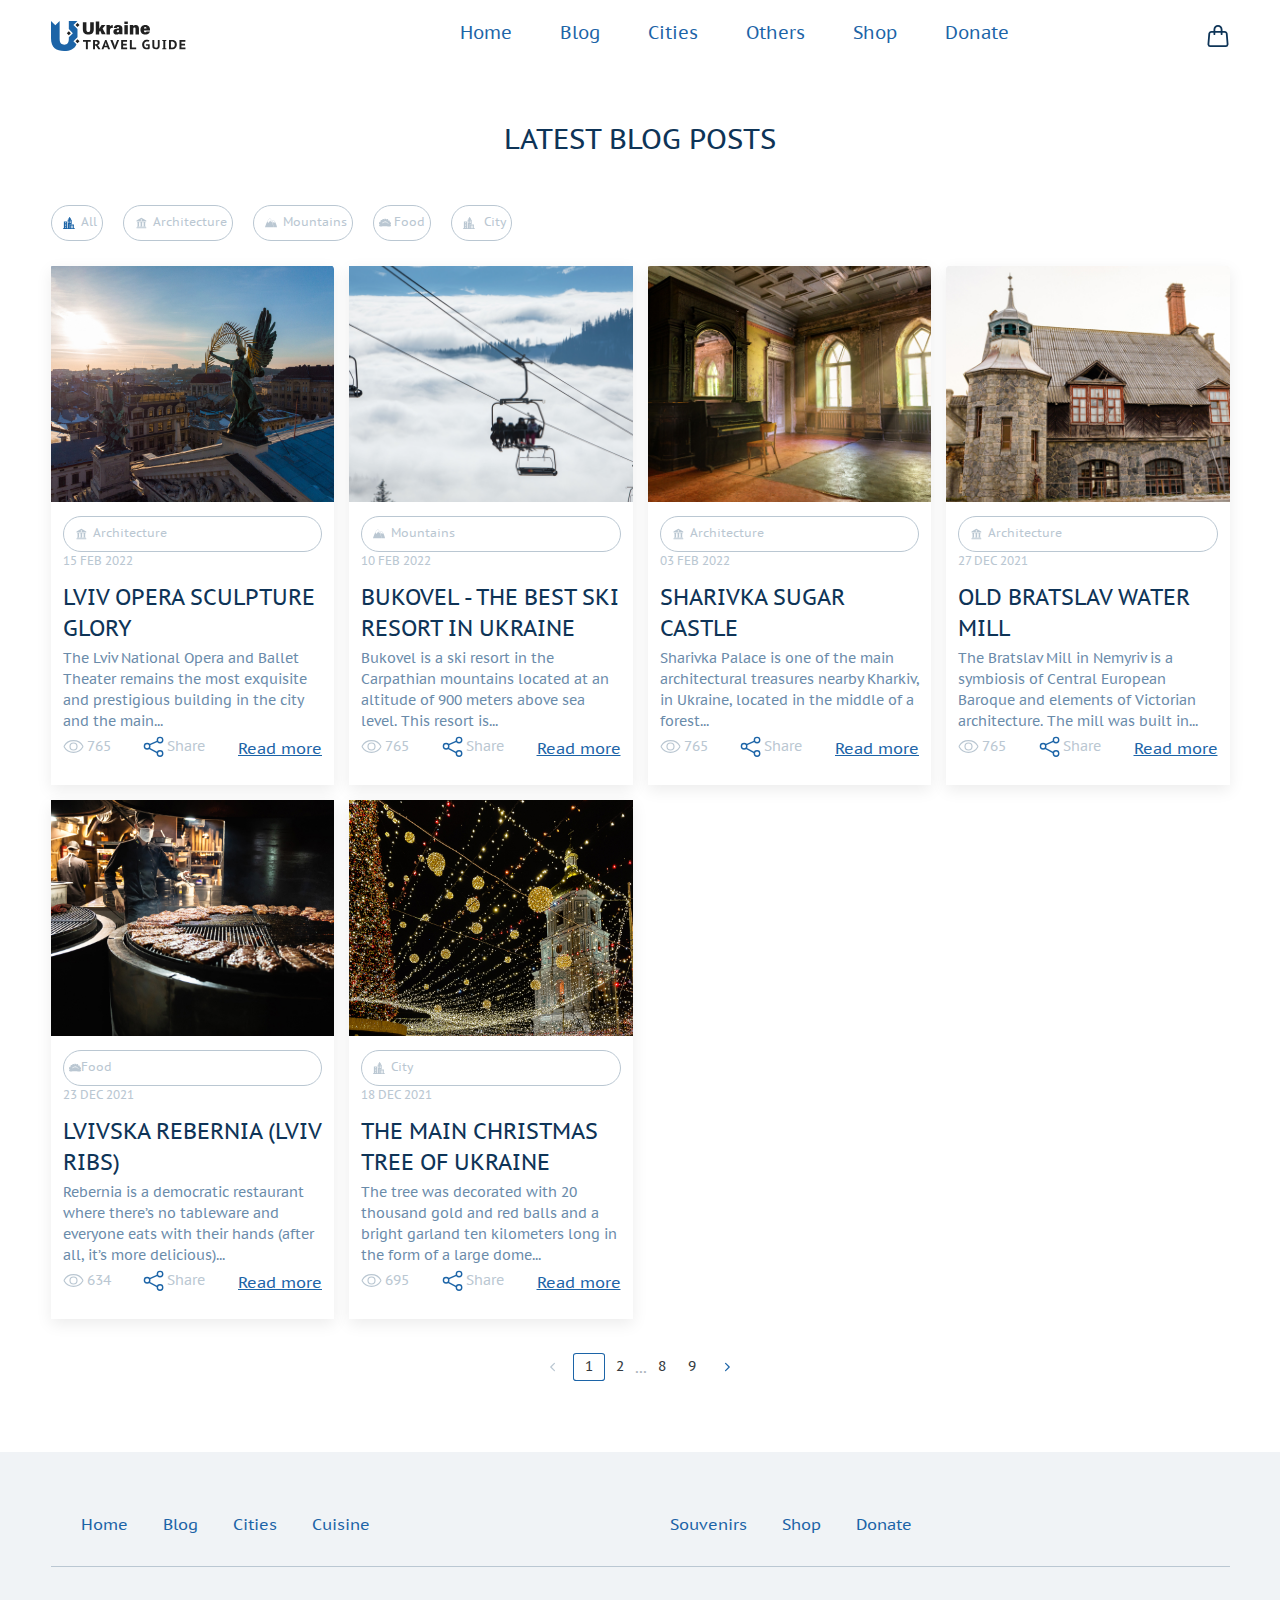
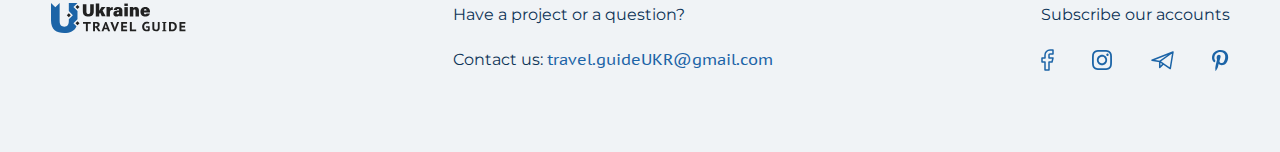
==== blog.html @ ad3b07dc "blog__filters" ====
<!DOCTYPE html>
<html lang="en">
<head>
          <meta charset="UTF-8">
          <meta http-equiv="X-UA-Compatible" content="IE=edge">
          <meta name="viewport" content="width=device-width, initial-scale=1.0">
          <title>Blog</title>
          <link rel="preconnect" href="https://fonts.gstatic.com" crossorigin>
          <link href="https://fonts.googleapis.com/css2?family=Inter:wght@400;700&family=Lato:wght@400;700&family=Montserrat:wght@400;500;600;700&family=Noto+Sans:wght@400;700&family=Open+Sans:wght@400;700&family=PT+Sans+Caption&family=Poppins:wght@400;700&family=Roboto:wght@700&display=swap" rel="stylesheet">
          <link href="https://fonts.googleapis.com/css2?family=Inter:wght@400;700&family=Lato:wght@400;700&family=Montserrat:wght@400;500;600;700&family=Noto+Sans:wght@400;700&family=Open+Sans:wght@400;700&family=Poppins:wght@400;700&family=Roboto:wght@400;700&display=swap" rel="stylesheet">
          <link href="https://cdnjs.cloudflare.com/ajax/libs/font-awesome/4.7.0/css/font-awesome.min.css" rel="stylesheet"/>
          <link rel="stylesheet" href="./style.css/css/uikit.css">
          <script src="./js/uikit.js"></script>
          <script src="./js/uikit.min.js"></script>  
          <link rel="stylesheet" href="./style.css/blog.css">
          <link rel="stylesheet"  href="https://cdn.jsdelivr.net/npm/swiper@8/swiper-bundle.min.css"/>
        <script src="https://cdn.jsdelivr.net/npm/swiper@8/swiper-bundle.min.js"></script>
 
</head>
<body>
<div class="page-wrapper">
                    <header class="header">
                        <!-- <img src="./img/home.jpg" alt=""> -->
                               <div class="container header__containe">
                                        <div>
                                                <a href="./index.html" class="header__logo">
                                                  <img src="./img/logo1.svg" alt="logo1">
                                                </a>
                                            </div>
                                            <nav class="header__nav">
                                                <input class="gam-btn-input" id="m1" type="checkbox">
                                                <label class="gam-btn" for="m1">
                                                    <div class="header__gam-btn">
                                                        <div class="header__gam-line"></div>
                                                        <div class="header__gam-line"></div>
                                                        <div class="header__gam-line"></div>
                                                    </div>
                                                </label> 
                                                 
                                                <ul class="header__menu" id="header__menu">
                                                    
                                                    <li class="header__menu-item">
                                                        <a href="./index.html" class="header__link header__link">Home</a>
                                                    </li>
                                                    <li class="header__menu-item" class="header__link">
                                                        <a href="./blog.html" class="header__link">Blog</a>
                                                    </li>
                                                    <li class="header__menu-item">
                                                        <a href="#" class="header__link">Cities</a>
                                                    </li>
                                                    <li class="header__menu-item">
                                                        <a href="#" class="header__link">Others</a>
                                                    </li>
                                                    <li class="header__menu-item">
                                                        <a href="#" class="header__link">Shop</a>
                                                    </li>
                                                    <li class="header__menu-item">
                                                            <a href="#" class="header__link">Donate</a>
                                                        </li>
                                                </ul> 
                                                
                                            </nav> 
                                            <div >
                                                <a href=""><img class="header__mag" src="./img/shop1.svg" alt="shop">
                                                </a> </div>
                                                 
                               </div>
                    </header>
 
                    <section class=" box container">
                              <h2 class="box__title">LATEST BLOG POSTS</h2>
<!-- 
                              <div class="swiper mySwiper"> -->
                                        <div class=" wrapper">
                                            <div class=" box__item3 book">
                                                <div class="box__arch"><img src="./img/filter.svg" alt="arch">All</div>          
                                                </div>
                                                  <div class=" box__item3 book">
                                                            <div class="box__arch"><img src="./img/arch.svg" alt="arch">Architecture</div>
                                                  </div>
                                        <div class=" box__item3 book">
                                                  <div class="box__arch"><img src="./img/mount.svg" alt="arch">Mountains</div>          
                                                  </div>
                                                  
                                                  <div class=" box__item3 book">
                                                    <div class="box__arch"><img src="./img/food.svg" alt="arch"> Food</div>          
                                                    </div>
                                                   
                                                    <div class=" box__item3 book">
                                                        <div class="box__arch"><img src="./img/city.svg" alt="arch"> City</div>          
                                                        </div>
            
                                          
                                                       
                                        </div> 
                                   

                              <div class="uk-child-width-1-4@m uk-grid-small uk-grid-match" uk-grid>
                                  <div>
                                      <div class="uk-card uk-card-default">
                                        <div class="box__img uk-cover-container">
                                            <canvas width="300" height="250"></canvas>
                                            <img  src="./img/img.jpg" alt="" uk-cover>
                                        </div>
                                          <div class="box__item1 ">
                                          <div class="box__item3">
                                              <div class="box__arch"><img src="./img/arch.svg" alt="arch">Architecture</div>
                                              <p class="box__p">15 FEB 2022</p>
                                    </div>
                                    <h3 class="box__item--title uk-card-title">Lviv opera 
                                      sculpture glory</h3>
                                    <p class="box__item--text">The Lviv National Opera and Ballet Theater remains the most exquisite and prestigious building in the city and the main...</p>
                                    <div class="box__item2">
                                      <div class="box__item2--box">
                                          <img class="box__item2--img" src="./img/Eye.svg" alt="eye">
                                          <p class="box__item2--p">765</p>
                                      </div>
                                      <div class="box__item2--box1">
                                          <img class="box__item2--img" src="./img/Share.svg" alt="eye">
                                          <p class="box__item2--share">Share</p>
                                      </div>
                                      <a href="" class="box__more">Read more</a>
                                    </div>
                                  </div>
                                      </div>
                                  </div>
                                  <div>
                                      <div class="uk-card uk-card-default">
                                          <div class="uk-img">
                                            <div class="box__img uk-cover-container">
                                                <canvas width="300" height="250"></canvas>
                                                <img  src="./img/img1.1.jpg" alt="" uk-cover>
                                            </div>
                                          </div>
                                          <div class="box__item1 ">
                                         
                                          <div class="box__item3">
                                              <div class="box__arch"><img src="./img/mount.svg" alt="arch">Mountains</div>
                                              <p class="box__p">10 FEB 2022</p>
                                    </div>
                                    <h3 class="box__item--title uk-card-title">Bukovel - the best ski resort in ukraine</h3>
                                    <p class="box__item--text">Bukovel is a ski resort in the Carpathian mountains located at an altitude of 900 meters above sea level. This resort is...</p>
                                    <div class="box__item2">
                                      <div class="box__item2--box">
                                          <img class="box__item2--img" src="./img/Eye.svg" alt="eye">
                                          <p class="box__item2--p">765</p>
                                      </div>
                                      <div class="box__item2--box1">
                                          <img class="box__item2--img"  src="./img/Share.svg" alt="eye">
                                          <p class="box__item2--share">Share</p>
                                      </div>
                                      <a href="" class="box__more">Read more</a>
                                    </div>
                                    </div>
                                      </div>
                                  </div>
                                  <div>
                                      <div class="uk-card uk-card-default ">
                                        <div class="box__img uk-cover-container">
                                            <canvas width="300" height="250"></canvas>
                                            <img  src="./img/img2.jpg" alt="" uk-cover>
                                        </div>
                                          <div class="box__item1 ">
                                          
                                          <div class="box__item3">
                                              <div class="box__arch"><img src="./img/arch.svg" alt="arch">Architecture</div>
                                              <p class="box__p">03 FEB 2022</p>
                                    </div>
                                    <h3 class="box__item--title uk-card-title">Sharivka 
                                      Sugar castle</h3>
                                    <p class="box__item--text">Sharivka Palace is one of the main architectural treasures nearby Kharkiv, in Ukraine, located in the middle of a forest... </p>
                                    <div class="box__item2">
                                      <div class="box__item2--box">
                                          <img class="box__item2--img" src="./img/Eye.svg" alt="eye">
                                          <p class="box__item2--p">765</p>
                                      </div>
                                      <div class="box__item2--box1">
                                          <img class="box__item2--img"  src="./img/Share.svg" alt="eye">
                                          <p class="box__item2--share">Share</p>
                                      </div>
                                      <a href="" class="box__more">Read more</a>
                                    </div>
                                      </div>
                                  </div>
                                  </div>
                                  <div>
                                      <div class="uk-card uk-card-default ">
                                        <div class="box__img uk-cover-container">
                                            <canvas width="300" height="250"></canvas>
                                            <img  src="./img/img3.jpg" alt="" uk-cover>
                                        </div>
                                          <div class="box__item1 ">
                                          
                                          <div class="box__item3">
                                              <div class="box__arch"><img src="./img/arch.svg" alt="arch">Architecture</div>
                                              <p class="box__p">27 DEC 2021</p>
                                    </div>
                                    <h3 class="box__item--title uk-card-title">Old Bratslav
                                      water mill</h3>
                                    <p class="box__item--text">The Bratslav Mill in Nemyriv is a symbiosis of Central European Baroque and elements of Victorian architecture. The mill was built in...</p>
                                    <div class="box__item2">
                                      <div class="box__item2--box">
                                          <img class="box__item2--img" src="./img/Eye.svg" alt="eye">
                                          <p class="box__item2--p">765</p>
                                      </div>
                                      <div class="box__item2--box1">
                                          <img class="box__item2--img"  src="./img/Share.svg" alt="eye">
                                          <p class="box__item2--share">Share</p>
                                      </div>
                                      <a href="" class="box__more">Read more</a>
                                    </div>
                                      </div>
                                  </div>
                                  </div>
                                  <div>
                                    <div class="uk-card uk-card-default ">
                                      <div class="box__img uk-cover-container">
                                          <canvas width="300" height="250"></canvas>
                                          <img  src="./img/img4.jpg" alt="" uk-cover>
                                      </div>
                                        <div class="box__item1 ">
                                        
                                        <div class="box__item3">
                                            <div class="box__arch"><img src="./img/food.svg" alt="arch">Food</div>
                                            <p class="box__p">23 DEC 2021</p>
                                  </div>
                                  <h3 class="box__item--title uk-card-title">Lvivska rebernia (Lviv Ribs)</h3>
                                  <p class="box__item--text">Rebernia is a democratic restaurant where there’s no tableware and everyone eats with their hands (after all, it’s more delicious)... </p>
                                  <div class="box__item2">
                                    <div class="box__item2--box">
                                        <img class="box__item2--img" src="./img/Eye.svg" alt="eye">
                                        <p class="box__item2--p">634</p>
                                    </div>
                                    <div class="box__item2--box1">
                                        <img class="box__item2--img"  src="./img/Share.svg" alt="eye">
                                        <p class="box__item2--share">Share</p>
                                    </div>
                                    <a href="" class="box__more">Read more</a>
                                  </div>
                                    </div>
                                </div>
                                </div>
                                <div>
                                    <div class="uk-card uk-card-default ">
                                      <div class="box__img uk-cover-container">
                                          <canvas width="300" height="250"></canvas>
                                          <img  src="./img/img5.jpg" alt="" uk-cover>
                                      </div>
                                        <div class="box__item1 ">
                                        
                                        <div class="box__item3">
                                            <div class="box__arch"><img src="./img/city.svg" alt="arch">City</div>
                                            <p class="box__p">18 DEC 2021</p>
                                  </div>
                                  <h3 class="box__item--title uk-card-title">The main Christmas tree of Ukraine </h3>
                                  <p class="box__item--text">The tree was decorated with 20 thousand gold and red balls and a bright garland ten kilometers long in the form of a large dome...</p>
                                  <div class="box__item2">
                                    <div class="box__item2--box">
                                        <img class="box__item2--img" src="./img/Eye.svg" alt="eye">
                                        <p class="box__item2--p">695</p>
                                    </div>
                                    <div class="box__item2--box1">
                                        <img class="box__item2--img"  src="./img/Share.svg" alt="eye">
                                        <p class="box__item2--share">Share</p>
                                    </div>
                                    <a href="" class="box__more">Read more</a>
                                  </div>
                                    </div>
                                </div>
                                </div>
                              
                          
                                  
                          </div>
                    
                          </section> 
                          <div class="container1">
                              <div class="btn">
                                        <svg width="6" height="10" viewBox="0 0 6 10" fill="none" xmlns="http://www.w3.org/2000/svg">
                                                  <path d="M4.41162 1.38242L0.793974 5.00006L4.41162 8.61771" stroke="#BAC7D2" stroke-width="1.20588" stroke-linecap="round" stroke-linejoin="round"/>
                                                  </svg>
                                        </div>
                        
                              <div class="link-container">
                                <a href="#" class="page--link page--link--current">1</a>
                                <a href="#" class="page--link">2</a>
                                <span>...</span>
                                <a href="#" class="page--link">8</a>
                                <a href="#" class="page--link">9</a>
                              </div>
                        
                             <div class="btn">
                                        <svg width="6" height="10" viewBox="0 0 6 10" fill="none" xmlns="http://www.w3.org/2000/svg">
                                                  <path d="M1.58838 1.38242L5.20603 5.00006L1.58838 8.61771" stroke="#1C64A7" stroke-width="1.20588" stroke-linecap="round" stroke-linejoin="round"/>
                                                  </svg>
                                        </div>
                            </div>


<footer class="footer">
                              <div class="container">
                              <div class="footer__box ">
                                <div class="uk-grid-collapse uk-child-width-1-2 uk-child-width-1-1@s uk-grid-row-medium footer__box-item" uk-grid>
                                    <div class="uk-grid-column-medium footer__box-item1 uk-margin-remove-left" >
                                        <a href="./index.html" class="footer__link ">Home</a>
                                        <a href="./page/about.html" class="footer__link">Blog</a>
                                        <a href="./page/works.html" class="footer__link">Cities</a>
                                        <a href="./page/blog.html" class="footer__link">Cuisine</a>
                                    </div>
                                    <div class="uk-grid-column-medium footer__box-item2 uk-margin-remove-left">
                                        <a href="./page/contacts.html" class="footer__link">Souvenirs</a>
                                        <a href="./page/contacts.html" class="footer__link">Shop</a>
                                        <a href="./page/contacts.html" class="footer__link">Donate</a>
                                    </div>
                        
                                </div>
                              <!-- <ul class="footer__menu"> 
                                <div class="footer__menu-item1">                          
                                  <li class="footer__menu-item">
                                      <a href="./index.html" class="footer__link">Home</a>
                                  </li>
                                  <li class="footer__menu-item">
                                      <a href="./blog.html" class="footer__link">Blog</a>
                                  </li>
                                  <li class="footer__menu-item">
                                      <a href="#" class="footer__link">Cities</a>
                                  </li>
                                  <li class="footer__menu-item">
                                      <a href="#" class="footer__link">Cuisine</a>
                                  </li></div> 
                                 <div class="footer__menu-item1"> <li class="footer__menu-item">
                                      <a href="#" class="footer__link">Souvenirs</a>
                                  </li>
                                  <li class="footer__menu-item">
                                      <a href="#" class="footer__link">Shop</a>
                                  </li>
                                  <li class="footer__menu-item">
                                          <a href="#" class="footer__link">Donate</a>
                                      </li></div>
                              </ul>  -->
                          </div>
                       




                          <div class="footer__item">
                              <div class="footer__item1">
                                  <a href="./index.html" class="footer__logo">
                                      <svg width="135" height="30" viewBox="0 0 135 30" fill="none" xmlns="http://www.w3.org/2000/svg">
                                          <path d="M26.4816 16.1757V8.08876L22.4363 4.04526L26.4816 0.00176841H17.8182V8.08876L21.8564 12.1376L17.8129 16.181V18.1117C17.8129 22.0492 16.1669 23.7694 13.3345 23.7694C10.7178 23.7694 8.64038 22.325 8.64038 18.1117V0L4.32108 4.31931L0 0V17.279C0 26.8511 5.41018 30 13.1878 30C18.8455 30 23.5325 28.3062 25.4933 23.2815L22.4363 20.2263L26.4816 16.1757Z" fill="#1C64A7"/>
                                          <path d="M26.4803 2.04272L24.4766 4.04712L26.481 6.05082L28.4847 4.04642L26.4803 2.04272Z" fill="#212121"/>
                                          <path d="M17.8103 10.1295L15.8062 12.1335L17.8103 14.1376L19.8143 12.1335L17.8103 10.1295Z" fill="#212121"/>
                                          <path d="M26.4811 18.217L24.4774 20.2214L26.4818 22.2251L28.4855 20.2207L26.4811 18.217Z" fill="#212121"/>
                                          <path d="M42.7917 1.19336H39.2061V8.67922C39.2061 10.3076 38.5254 11.0219 37.355 11.0219C36.273 11.0219 35.4102 10.4243 35.4102 8.67922V1.19336H31.8387V8.33799C31.8387 12.2948 34.0753 13.5961 37.2914 13.5961C40.3943 13.5961 42.7882 12.3585 42.7882 8.32031L42.7917 1.19336Z" fill="#212121"/>
                                          <path d="M48.2319 10.7231L49.2008 9.74542C49.2503 9.92223 50.8185 13.1277 50.8928 13.3699H54.763C54.4589 12.6998 51.9041 8.26381 51.5929 7.57428L54.5226 4.10186H50.6506C49.6622 5.49507 48.78 6.75391 48.2319 7.63793V0.562256H44.7807V13.3752H48.2284L48.2319 10.7231Z" fill="#212121"/>
                                          <path d="M55.4986 13.3751H58.9462V9.56143C58.9462 7.39028 59.8303 6.94474 61.7751 7.02783V3.8772C60.1839 3.88957 59.2839 4.71878 58.9268 5.6081C58.9268 5.20145 58.8844 4.38993 58.8437 4.10174H55.4756C55.4933 4.92564 55.4986 5.86977 55.4986 6.75379V13.3751Z" fill="#212121"/>
                                          <path d="M71.3862 10.6206V7.29488C71.3862 5.06009 70.1485 3.88788 67.1164 3.87727C63.8225 3.8649 62.9031 5.38541 62.7811 6.9342H65.9636C66.0449 6.33484 66.25 5.9777 67.0244 5.9777C67.8572 5.9777 68.0676 6.41263 68.0676 7.00669V7.51942H66.9342C64.1054 7.51942 62.3568 8.46002 62.3568 10.64C62.3568 12.2896 63.4795 13.5944 65.5587 13.5944C67.0509 13.5944 67.7316 13.0905 68.1736 12.5141C68.1897 12.8038 68.2377 13.0908 68.3169 13.3698H71.4993C71.4149 12.4559 71.3772 11.5383 71.3862 10.6206ZM68.0711 9.54205C68.0711 10.5392 67.9067 11.3401 66.738 11.3401C66.052 11.3401 65.7302 10.9017 65.7302 10.3571C65.7302 9.67289 66.1192 9.2574 67.3073 9.2574H68.0711V9.54205Z" fill="#212121"/>
                                          <path d="M76.8211 4.10181H73.3734V13.3698H76.8211V4.10181Z" fill="#212121"/>
                                          <path d="M76.8211 0.562256H73.3734V2.96501H76.8211V0.562256Z" fill="#212121"/>
                                          <path d="M84.9151 3.8772C83.4035 3.8772 82.6362 4.58441 82.279 5.11482C82.2633 4.77243 82.2279 4.43122 82.1729 4.0929H78.8137C78.8313 4.82663 78.8366 5.68413 78.8366 6.49566V13.3751H82.2843V8.08335C82.2843 6.78385 82.7369 6.40372 83.4565 6.40372C84.2504 6.40372 84.5085 6.90584 84.5085 7.7987V13.3751H87.9491V7.39912C87.942 5.13073 86.7698 3.8772 84.9151 3.8772Z" fill="#212121"/>
                                          <path d="M94.3017 3.8772C90.9283 3.8772 89.4502 6.02182 89.4502 8.81532C89.4502 11.2375 90.7373 13.589 94.238 13.589C97.5177 13.589 98.5697 11.6795 98.9056 10.4472H95.5234C95.3466 10.9352 95.115 11.2817 94.2981 11.2817C93.2815 11.2817 92.9226 10.3464 92.9226 9.41291H98.9534C98.9807 9.14803 98.9924 8.88178 98.9887 8.61553C98.9887 6.30294 97.8926 3.8772 94.3017 3.8772ZM92.9562 7.61836C93.0128 6.69898 93.3682 6.02713 94.2893 6.02713C95.2759 6.02713 95.5269 6.75909 95.5358 7.61836H92.9562Z" fill="#212121"/>
                                          <path d="M31.9997 20.7284H34.9028V28.186H36.8388V20.7284H39.7437V19.0276H31.9997V20.7284Z" fill="#212121"/>
                                          <path d="M46.5612 24.3122C47.1706 24.1675 47.7125 23.8195 48.0977 23.3257C48.4855 22.7885 48.6816 22.1365 48.6546 21.4745C48.6709 21.0303 48.5572 20.591 48.3275 20.2104C48.1128 19.8789 47.8178 19.6071 47.47 19.4201C47.0934 19.2201 46.6867 19.0828 46.266 19.0134C45.8146 18.9355 45.3573 18.8964 44.8993 18.8967C44.6977 18.8967 44.4785 18.8967 44.238 18.9091C43.9976 18.9215 43.7518 18.9321 43.499 18.948C43.2462 18.9639 42.9951 18.9904 42.7476 19.0205C42.5001 19.0505 42.2684 19.0841 42.0598 19.1195V28.186H43.9958V24.4837L45.016 24.6393L47.2932 28.186H49.5439L47.2561 24.7189L46.5612 24.3122ZM46.1228 22.8607C45.7281 23.0896 45.2754 23.1989 44.8197 23.1754H43.9958V20.6489C44.1449 20.6198 44.2965 20.605 44.4484 20.6047C44.6358 20.6047 44.8286 20.6047 45.0301 20.6047C45.44 20.5787 45.8475 20.684 46.1935 20.9052C46.3292 21.0074 46.4374 21.1416 46.5083 21.2959C46.5793 21.4502 46.6109 21.6197 46.6001 21.7892C46.6001 22.2949 46.441 22.652 46.1228 22.8607Z" fill="#212121"/>
                                          <path d="M54.0966 18.9622L50.5128 28.186H52.4488L53.1949 26.2412H56.2818L57.0669 28.186H59.1213L55.5234 18.9622H54.0966ZM53.7306 24.7047L54.4236 22.8076L54.7384 21.3437H54.8038L55.1167 22.7953L55.8239 24.7047H53.7306Z" fill="#212121"/>
                                          <path d="M64.185 24.2999L63.8968 25.8699H63.8314L63.5697 24.3122L61.5665 19.0276H59.3176L63.0463 28.2514H64.4325L68.1348 19.0276H66.0944L64.185 24.2999Z" fill="#212121"/>
                                          <path d="M72.0987 24.4183H75.6984V22.7175H72.0987V20.7284H76.0644V19.0276H70.1627V28.186H76.1298V26.4852H72.0987V24.4183Z" fill="#212121"/>
                                          <path d="M80.8133 19.0276H78.8773V28.186H85.1821V26.4852H80.8133V19.0276Z" fill="#212121"/>
                                          <path d="M94.9434 24.5492L97.1145 24.7578V26.349C96.93 26.471 96.7234 26.5556 96.5063 26.5983C96.2741 26.6497 96.037 26.6758 95.7991 26.6761C95.4596 26.6756 95.1227 26.6158 94.8037 26.4993C94.4884 26.3851 94.204 26.1993 93.9727 25.9565C93.7185 25.6841 93.5245 25.3612 93.4034 25.0089C93.255 24.5616 93.1845 24.0921 93.1948 23.6209C93.1841 23.1376 93.2547 22.6559 93.4034 22.1959C93.5231 21.8358 93.7246 21.5084 93.9922 21.2394C94.2415 20.9962 94.5443 20.8145 94.8762 20.709C95.2401 20.5957 95.6196 20.5402 96.0007 20.5446C96.3736 20.539 96.7462 20.5656 97.1145 20.6241C97.385 20.6689 97.6516 20.7345 97.9119 20.8204L98.3186 19.2097C97.9853 19.1097 97.6464 19.0294 97.3037 18.9692C96.8096 18.8804 96.3082 18.8383 95.8062 18.8437C95.2449 18.8455 94.6871 18.9313 94.1513 19.0983C93.5989 19.2685 93.087 19.5494 92.6467 19.924C92.1775 20.3297 91.8043 20.8345 91.5541 21.4021C91.2568 22.0981 91.1139 22.8503 91.135 23.6068C91.1213 24.3372 91.2412 25.064 91.4887 25.7514C91.6924 26.3118 92.0192 26.8193 92.4452 27.2366C92.8504 27.625 93.3372 27.918 93.8702 28.0941C94.4377 28.2809 95.032 28.3735 95.6294 28.3681C95.9054 28.3675 96.1811 28.3504 96.4551 28.3168C96.731 28.282 97.004 28.227 97.2719 28.1524C97.5316 28.0814 97.7852 27.9897 98.0304 27.8784C98.2658 27.7717 98.4877 27.6376 98.6916 27.4788V23.3717H94.9434V24.5492Z" fill="#212121"/>
                                          <path d="M106.823 24.7702C106.823 25.4338 106.683 25.9118 106.404 26.2041C106.125 26.4964 105.697 26.6402 105.122 26.6355C104.519 26.6355 104.061 26.4976 103.761 26.2218C103.46 25.946 103.303 25.4615 103.303 24.7632V19.033H101.358V25.1291C101.358 26.2029 101.681 27.0074 102.327 27.5425C102.973 28.0776 103.91 28.3464 105.14 28.3487C105.619 28.3527 106.096 28.2842 106.554 28.1454C106.966 28.0214 107.345 27.809 107.666 27.5231C107.988 27.2279 108.235 26.8607 108.388 26.4516C108.567 25.9567 108.654 25.4328 108.642 24.9064V19.033H106.823V24.7702Z" fill="#212121"/>
                                          <path d="M111.284 20.0743H112.33V27.1393H111.284V28.186H115.313V27.1393H114.266V20.0743H115.313V19.0276H111.284V20.0743Z" fill="#212121"/>
                                          <path d="M124.661 20.2052C124.23 19.7735 123.707 19.4447 123.131 19.2434C122.41 18.994 121.65 18.8742 120.888 18.8898C120.686 18.8898 120.46 18.8898 120.207 18.8898C119.954 18.8898 119.694 18.9004 119.427 18.9092C119.16 18.9181 118.897 18.9304 118.656 18.9481C118.416 18.9658 118.188 18.987 117.995 19.0135V28.1843C118.117 28.202 118.299 28.2179 118.538 28.2303C118.777 28.2427 119.036 28.2568 119.31 28.2692C119.585 28.2816 119.851 28.2939 120.108 28.3028C120.364 28.3116 120.568 28.3152 120.716 28.3152C121.53 28.3439 122.342 28.2111 123.105 27.9244C123.702 27.6866 124.239 27.3174 124.675 26.8441C125.072 26.401 125.369 25.8768 125.545 25.3077C125.724 24.7312 125.814 24.131 125.813 23.5273C125.819 22.898 125.727 22.2716 125.539 21.6709C125.364 21.1206 125.063 20.6188 124.661 20.2052ZM123.621 24.6907C123.54 25.0452 123.386 25.3792 123.17 25.6719C122.942 25.9716 122.643 26.2098 122.3 26.365C121.863 26.557 121.389 26.6494 120.912 26.6355H120.711L120.423 26.6214L120.134 26.609C120.066 26.6067 119.998 26.6002 119.931 26.5896V20.649C120.092 20.628 120.253 20.6173 120.415 20.6171C120.626 20.6171 120.829 20.6171 121.031 20.6171C121.496 20.5985 121.959 20.6951 122.378 20.8983C122.706 21.0666 122.99 21.3086 123.209 21.6055C123.413 21.8923 123.558 22.2168 123.635 22.5602C123.711 22.8909 123.75 23.2288 123.752 23.568C123.751 23.946 123.707 24.3227 123.621 24.6907Z" fill="#212121"/>
                                          <path d="M130.424 26.4852V24.4183H134.022V22.7175H130.424V20.7284H134.388V19.0276H128.488V28.186H134.454V26.4852H130.424Z" fill="#212121"/>
                                          </svg>
                                      
                                  </a>
                              </div>
                          <div class="footer__item2">
                          <p class="footer__item2--p">Have a project or a question? </p>
                          <p class="footer__item2--contact">Contact us: <a class="footer__link" href="travel.guideUKR@gmail.com">travel.guideUKR@gmail.com</a></p>
                          </div>
                          
                          <div class="footer__item3">
                              <p class="footer__item3--p">Subscribe our accounts</p>
                          <div class="footer__item3--social">
                              <a href="#" class="footer__item3--img"><img src="./img/f.svg" alt="facebook"></a>
                              <a href="#" class="footer__item3--img"><img src="./img/i.svg" alt="instagram"></a>
                              <a href="#" class="footer__item3--img"><img src="./img/t.svg" alt="telegram"></a>
                              <a href="#" class="footer__item3--img"><img src="./img/p.svg" alt="pinterest"></a>
                          </div>
                          
                          </div>
                          </div>
                          
                          
                          </div>   
                          </footer>


</div>
          



<script src="https://cdn.jsdelivr.net/npm/swiper/swiper-bundle.min.js"></script>

<!-- Initialize Swiper -->
<!-- <script>
  var swiper = new Swiper(".mySwiper", {
    // slidesPerView: 5,
    spaceBetween: 0,
    grabCursor: true,
    centeredSlides: true,
    loop: true,
    loopFillGroupWithBlank: true,
    freeMode: true,
    pagination: {
        // el: ".swiper-pagination",
      clickable: true,
    },
    breakpoints: {
          375: {
            slidesPerView: 3,
            spaceBetween: 0,
          },
          991: {
            slidesPerView: 4,
            spaceBetween: 40,
          },
          1024: {
            slidesPerView: 5,
            spaceBetween: 50,
          },
        }
  });
</script> -->
<script>
    const slider = document.querySelector(".wrapper");
      const preventClick = (e) => {
        e.preventDefault();
        e.stopImmediatePropagation();
      }
      let isDown = false;
      var isDragged = false;
      let startX;
      let scrollLeft;

      slider.addEventListener("mousedown", e => {
        isDown = true;
        slider.classList.add("active");
        startX = e.pageX - slider.offsetLeft;
        scrollLeft = slider.scrollLeft;
      });

      slider.addEventListener("mouseleave", () => {
        isDown = false;
        slider.classList.remove("active");
      });

      slider.addEventListener("mouseup", e => {
        isDown = false;
        const elements = document.getElementsByClassName("book");
        if(isDragged){
            for(let i = 0; i<elements.length; i++){
                  elements[i].addEventListener("click", preventClick);
            }
        }else{
            for(let i = 0; i<elements.length; i++){
                  elements[i].removeEventListener("click", preventClick);
            }
        }
        slider.classList.remove("active");
        isDragged = false;
      });

      slider.addEventListener("mousemove", e => {
        if (!isDown) return;
        isDragged =  true;
        e.preventDefault();
        const x = e.pageX - slider.offsetLeft;
        const walk = (x - startX) * 2;
        slider.scrollLeft = scrollLeft - walk;
      });

      document.getElementsByClassName("book").ondragstart = function() {
        console.log("Drag start");
      };
</script>
</body>
</html>
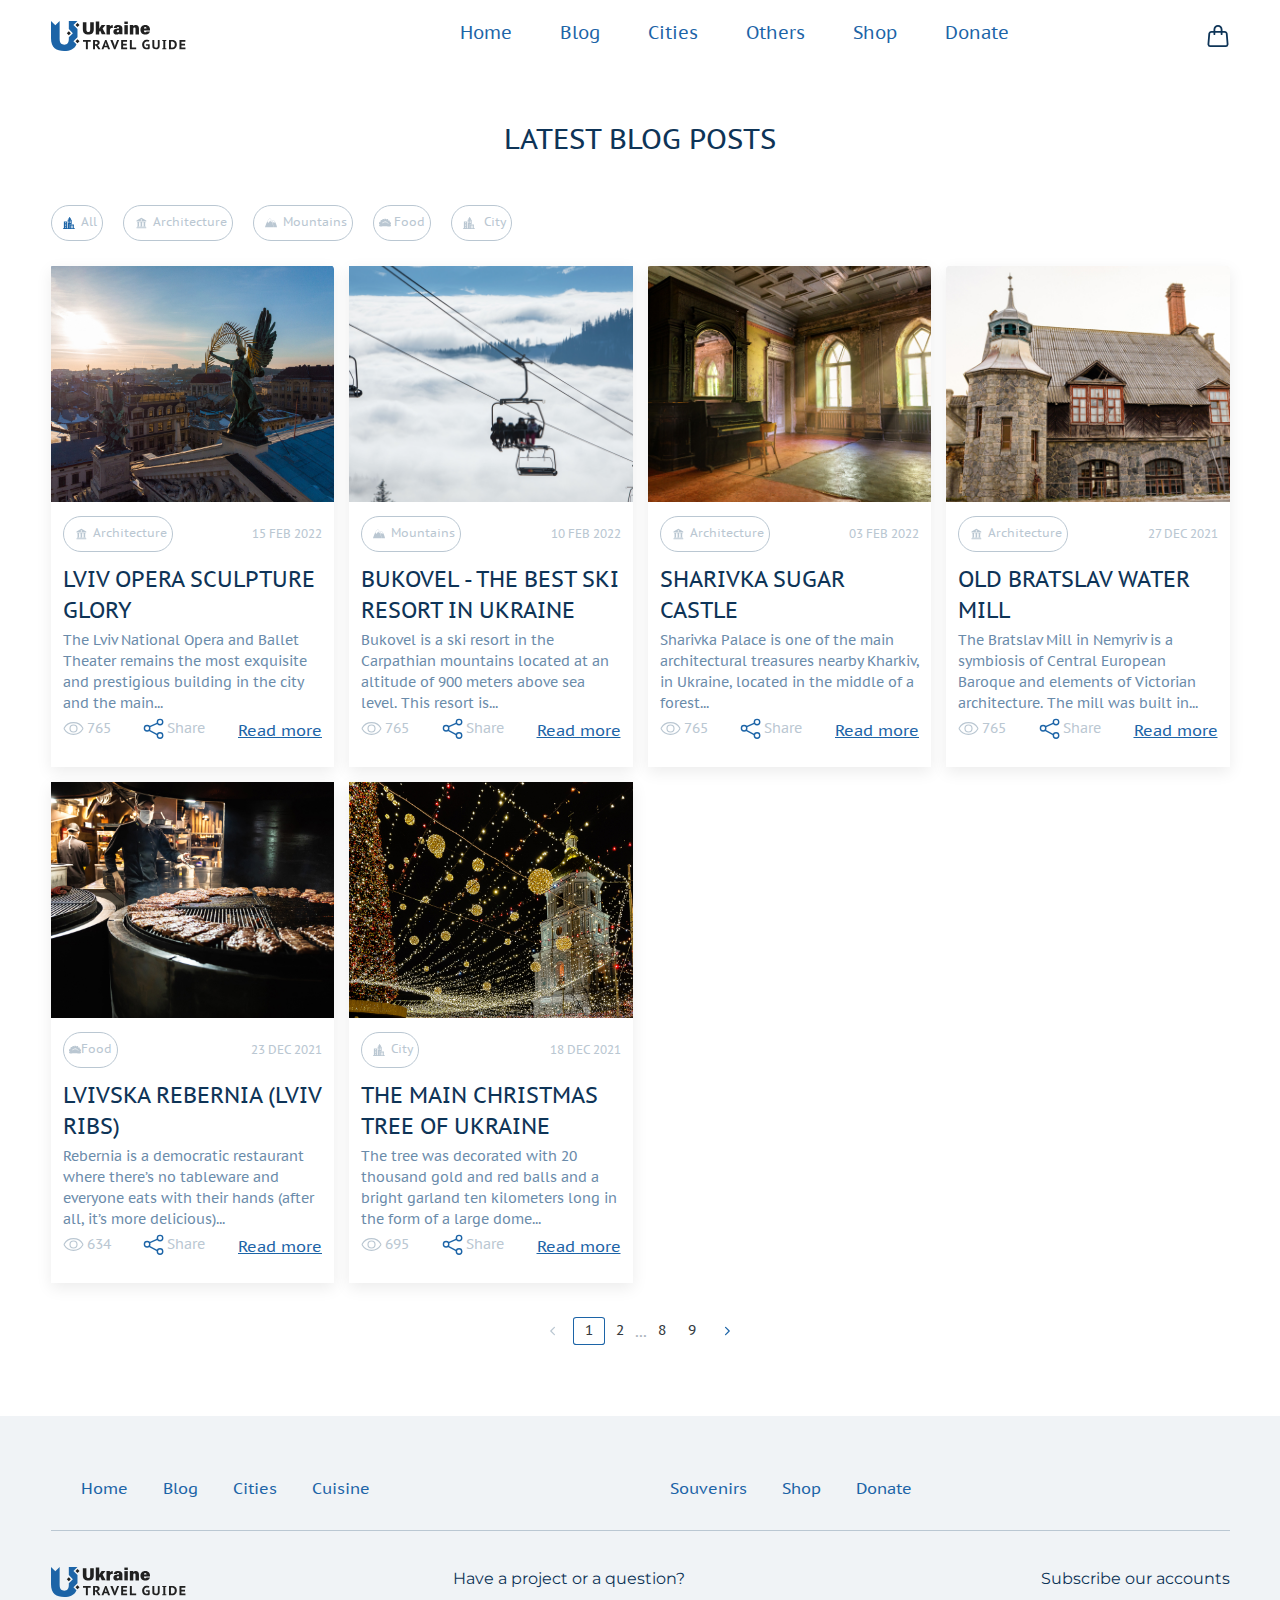
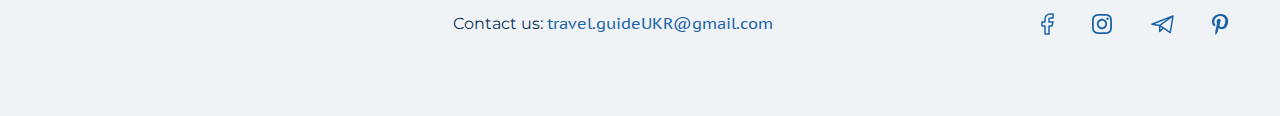
==== commit a8075967: "box__item fix" ====
--- a/blog.html
+++ b/blog.html
@@ -72,21 +72,21 @@
 <!-- 
                               <div class="swiper mySwiper"> -->
                                         <div class=" wrapper">
-                                            <div class=" box__item3 book">
+                                            <div class=" box__item4 book">
                                                 <div class="box__arch"><img src="./img/filter.svg" alt="arch">All</div>          
                                                 </div>
-                                                  <div class=" box__item3 book">
+                                                  <div class=" box__item4 book">
                                                             <div class="box__arch"><img src="./img/arch.svg" alt="arch">Architecture</div>
                                                   </div>
-                                        <div class=" box__item3 book">
+                                        <div class=" box__item4 book">
                                                   <div class="box__arch"><img src="./img/mount.svg" alt="arch">Mountains</div>          
                                                   </div>
                                                   
-                                                  <div class=" box__item3 book">
+                                                  <div class=" box__item4 book">
                                                     <div class="box__arch"><img src="./img/food.svg" alt="arch"> Food</div>          
                                                     </div>
                                                    
-                                                    <div class=" box__item3 book">
+                                                    <div class=" box__item4 book">
                                                         <div class="box__arch"><img src="./img/city.svg" alt="arch"> City</div>          
                                                         </div>
             
--- a/style.css/blog.css
+++ b/style.css/blog.css
@@ -298,8 +298,21 @@
   vertical-align: middle;
 }
 
+.box__item4 {
+  display: block;
+  -webkit-box-pack: justify;
+      -ms-flex-pack: justify;
+          justify-content: space-between;
+  -webkit-box-align: center;
+      -ms-flex-align: center;
+          align-items: center;
+  color: #bac7d2;
+}
+
 .box__item3 {
-  display: block;
+  display: -webkit-box;
+  display: -ms-flexbox;
+  display: flex;
   -webkit-box-pack: justify;
       -ms-flex-pack: justify;
           justify-content: space-between;
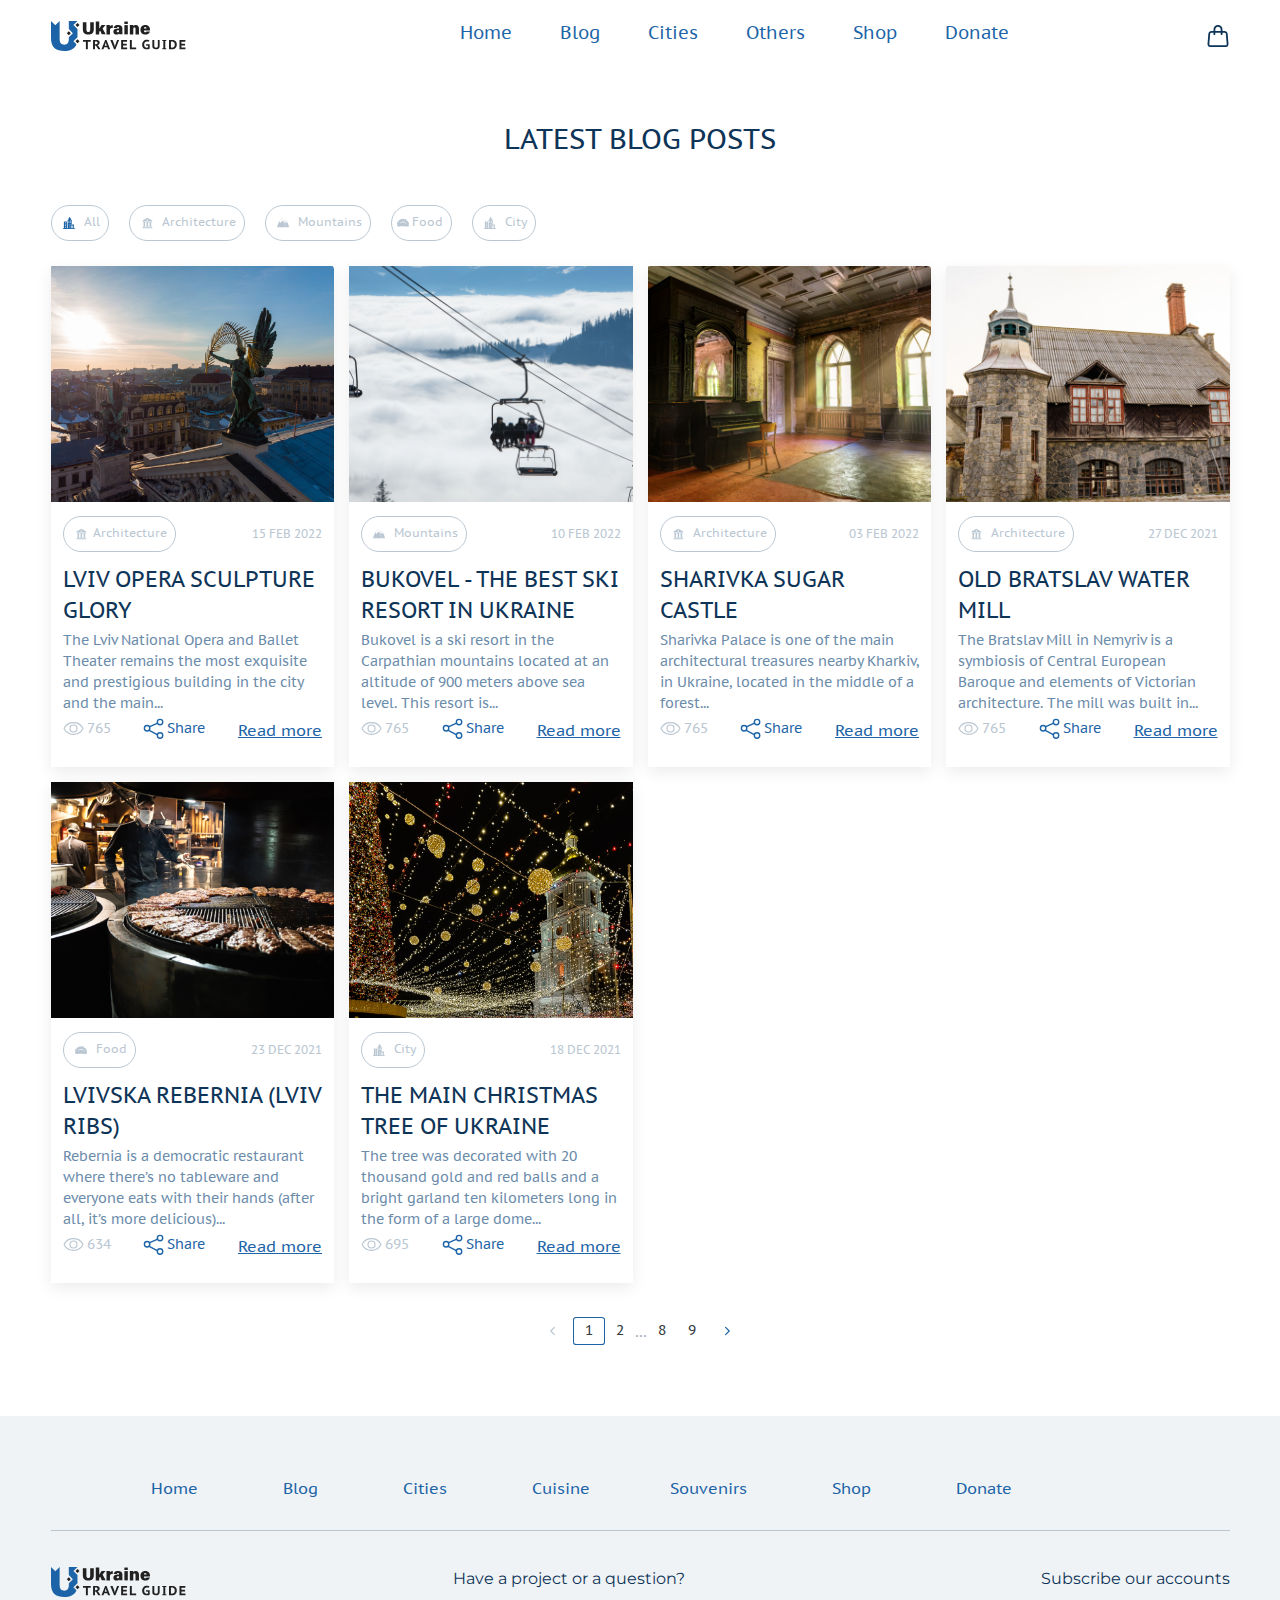
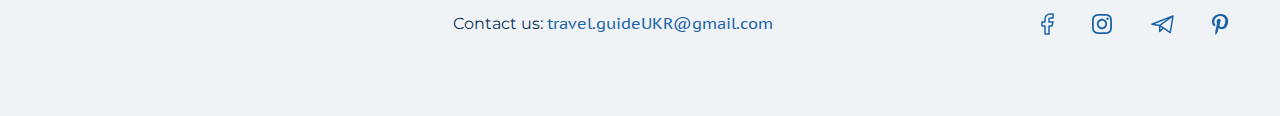
==== commit ba1d8ee1: "bug_fix_css" ====
--- a/blog.html
+++ b/blog.html
@@ -6,8 +6,8 @@
           <meta name="viewport" content="width=device-width, initial-scale=1.0">
           <title>Blog</title>
           <link rel="preconnect" href="https://fonts.gstatic.com" crossorigin>
-          <link href="https://fonts.googleapis.com/css2?family=Inter:wght@400;700&family=Lato:wght@400;700&family=Montserrat:wght@400;500;600;700&family=Noto+Sans:wght@400;700&family=Open+Sans:wght@400;700&family=PT+Sans+Caption&family=Poppins:wght@400;700&family=Roboto:wght@700&display=swap" rel="stylesheet">
-          <link href="https://fonts.googleapis.com/css2?family=Inter:wght@400;700&family=Lato:wght@400;700&family=Montserrat:wght@400;500;600;700&family=Noto+Sans:wght@400;700&family=Open+Sans:wght@400;700&family=Poppins:wght@400;700&family=Roboto:wght@400;700&display=swap" rel="stylesheet">
+          <link href="https://fonts.googleapis.com/css2?family=Inter:wght@400;700&family=Montserrat:wght@400;500;600;700&family=PT+Sans+Caption&family=Poppins:wght@400;700&family=Roboto:wght@700&display=swap" rel="stylesheet">
+          <link href="https://fonts.googleapis.com/css2?family=Inter:wght@400;700&family=Montserrat:wght@400;500;600;" rel="stylesheet">
           <link href="https://cdnjs.cloudflare.com/ajax/libs/font-awesome/4.7.0/css/font-awesome.min.css" rel="stylesheet"/>
           <link rel="stylesheet" href="./style.css/css/uikit.css">
           <script src="./js/uikit.js"></script>
@@ -73,13 +73,13 @@
                               <div class="swiper mySwiper"> -->
                                         <div class=" wrapper">
                                             <div class=" box__item4 book">
-                                                <div class="box__arch"><img src="./img/filter.svg" alt="arch">All</div>          
+                                                <div class="box__arch"><img src="./img/filter.svg" alt="arch">  All</div>          
                                                 </div>
                                                   <div class=" box__item4 book">
-                                                            <div class="box__arch"><img src="./img/arch.svg" alt="arch">Architecture</div>
+                                                            <div class="box__arch"><img src="./img/arch.svg" alt="arch"> Architecture</div>
                                                   </div>
                                         <div class=" box__item4 book">
-                                                  <div class="box__arch"><img src="./img/mount.svg" alt="arch">Mountains</div>          
+                                                  <div class="box__arch"><img src="./img/mount.svg" alt="arch"> Mountains</div>          
                                                   </div>
                                                   
                                                   <div class=" box__item4 book">
@@ -135,7 +135,7 @@
                                           <div class="box__item1 ">
                                          
                                           <div class="box__item3">
-                                              <div class="box__arch"><img src="./img/mount.svg" alt="arch">Mountains</div>
+                                              <div class="box__arch"><img src="./img/mount.svg" alt="arch">  Mountains</div>
                                               <p class="box__p">10 FEB 2022</p>
                                     </div>
                                     <h3 class="box__item--title uk-card-title">Bukovel - the best ski resort in ukraine</h3>
@@ -163,7 +163,7 @@
                                           <div class="box__item1 ">
                                           
                                           <div class="box__item3">
-                                              <div class="box__arch"><img src="./img/arch.svg" alt="arch">Architecture</div>
+                                              <div class="box__arch"><img src="./img/arch.svg" alt="arch"> Architecture</div>
                                               <p class="box__p">03 FEB 2022</p>
                                     </div>
                                     <h3 class="box__item--title uk-card-title">Sharivka 
@@ -192,7 +192,7 @@
                                           <div class="box__item1 ">
                                           
                                           <div class="box__item3">
-                                              <div class="box__arch"><img src="./img/arch.svg" alt="arch">Architecture</div>
+                                              <div class="box__arch"><img src="./img/arch.svg" alt="arch"> Architecture</div>
                                               <p class="box__p">27 DEC 2021</p>
                                     </div>
                                     <h3 class="box__item--title uk-card-title">Old Bratslav
@@ -221,7 +221,7 @@
                                         <div class="box__item1 ">
                                         
                                         <div class="box__item3">
-                                            <div class="box__arch"><img src="./img/food.svg" alt="arch">Food</div>
+                                            <div class="box__arch"><img src="./img/food1.svg" alt="arch"> Food</div>
                                             <p class="box__p">23 DEC 2021</p>
                                   </div>
                                   <h3 class="box__item--title uk-card-title">Lvivska rebernia (Lviv Ribs)</h3>
@@ -249,7 +249,7 @@
                                         <div class="box__item1 ">
                                         
                                         <div class="box__item3">
-                                            <div class="box__arch"><img src="./img/city.svg" alt="arch">City</div>
+                                            <div class="box__arch"><img src="./img/city.svg" alt="arch"> City</div>
                                             <p class="box__p">18 DEC 2021</p>
                                   </div>
                                   <h3 class="box__item--title uk-card-title">The main Christmas tree of Ukraine </h3>
@@ -300,17 +300,17 @@
 <footer class="footer">
                               <div class="container">
                               <div class="footer__box ">
-                                <div class="uk-grid-collapse uk-child-width-1-2 uk-child-width-1-1@s uk-grid-row-medium footer__box-item" uk-grid>
+                                <div class="uk-grid-collapse uk-child-width-1-2 uk-child-width-1-1@s uk-grid-row footer__box-item" uk-grid>
                                     <div class="uk-grid-column-medium footer__box-item1 uk-margin-remove-left" >
-                                        <a href="./index.html" class="footer__link ">Home</a>
-                                        <a href="./page/about.html" class="footer__link">Blog</a>
-                                        <a href="./page/works.html" class="footer__link">Cities</a>
-                                        <a href="./page/blog.html" class="footer__link">Cuisine</a>
+                                      <div class="footer__link-wrapper"> <a href="./index.html" class="footer__link ">Home</a></div>
+                                      <div class="footer__link-wrapper">  <a href="./page/about.html" class="footer__link">Blog</a></div>
+                                        <div class="footer__link-wrapper">  <a href="./page/works.html" class="footer__link">Cities</a></div>
+                                          <div class="footer__link-wrapper">  <a href="./page/blog.html" class="footer__link">Cuisine</a></div>
                                     </div>
                                     <div class="uk-grid-column-medium footer__box-item2 uk-margin-remove-left">
-                                        <a href="./page/contacts.html" class="footer__link">Souvenirs</a>
-                                        <a href="./page/contacts.html" class="footer__link">Shop</a>
-                                        <a href="./page/contacts.html" class="footer__link">Donate</a>
+                                      <div class="footer__link-wrapper">   <a href="./page/contacts.html" class="footer__link">Souvenirs</a></div>
+                                        <div class="footer__link-wrapper"> <a href="./page/contacts.html" class="footer__link">Shop</a></div>
+                                          <div class="footer__link-wrapper"> <a href="./page/contacts.html" class="footer__link">Donate</a></div>
                                     </div>
                         
                                 </div>
--- a/style.css/blog.css
+++ b/style.css/blog.css
@@ -209,7 +209,7 @@
   display: -webkit-box;
   display: -ms-flexbox;
   display: flex;
-  background-color: #1c64a7;
+  background-color: white;
 }
 
 .header .gam-btn-input:checked ~ .gam-btn .header__gam-line:first-child {
@@ -290,6 +290,7 @@
           box-sizing: border-box;
   padding: 5px;
   font-size: 12px;
+  padding-right: 8px;
 }
 
 .box__more {
@@ -379,6 +380,7 @@
 .box__item2--share {
   margin: 0;
   font-size: 14px;
+  color: #1c64a7;
 }
 
 .box__item2--p {
@@ -466,10 +468,29 @@
 
 .footer__box-item1 {
   margin-left: 200px;
+  text-align: right;
+}
+
+@media (max-width: 991px) {
+  .footer__box-item1 {
+    text-align: left;
+  }
 }
 
 .footer__link {
   color: #1c64a7;
+}
+
+.footer__link-wrapper {
+  display: block;
+  margin-right: 50px;
+}
+
+@media (min-width: 991px) {
+  .footer__link-wrapper {
+    display: inline;
+    margin-left: 0;
+  }
 }
 
 .footer__logo {
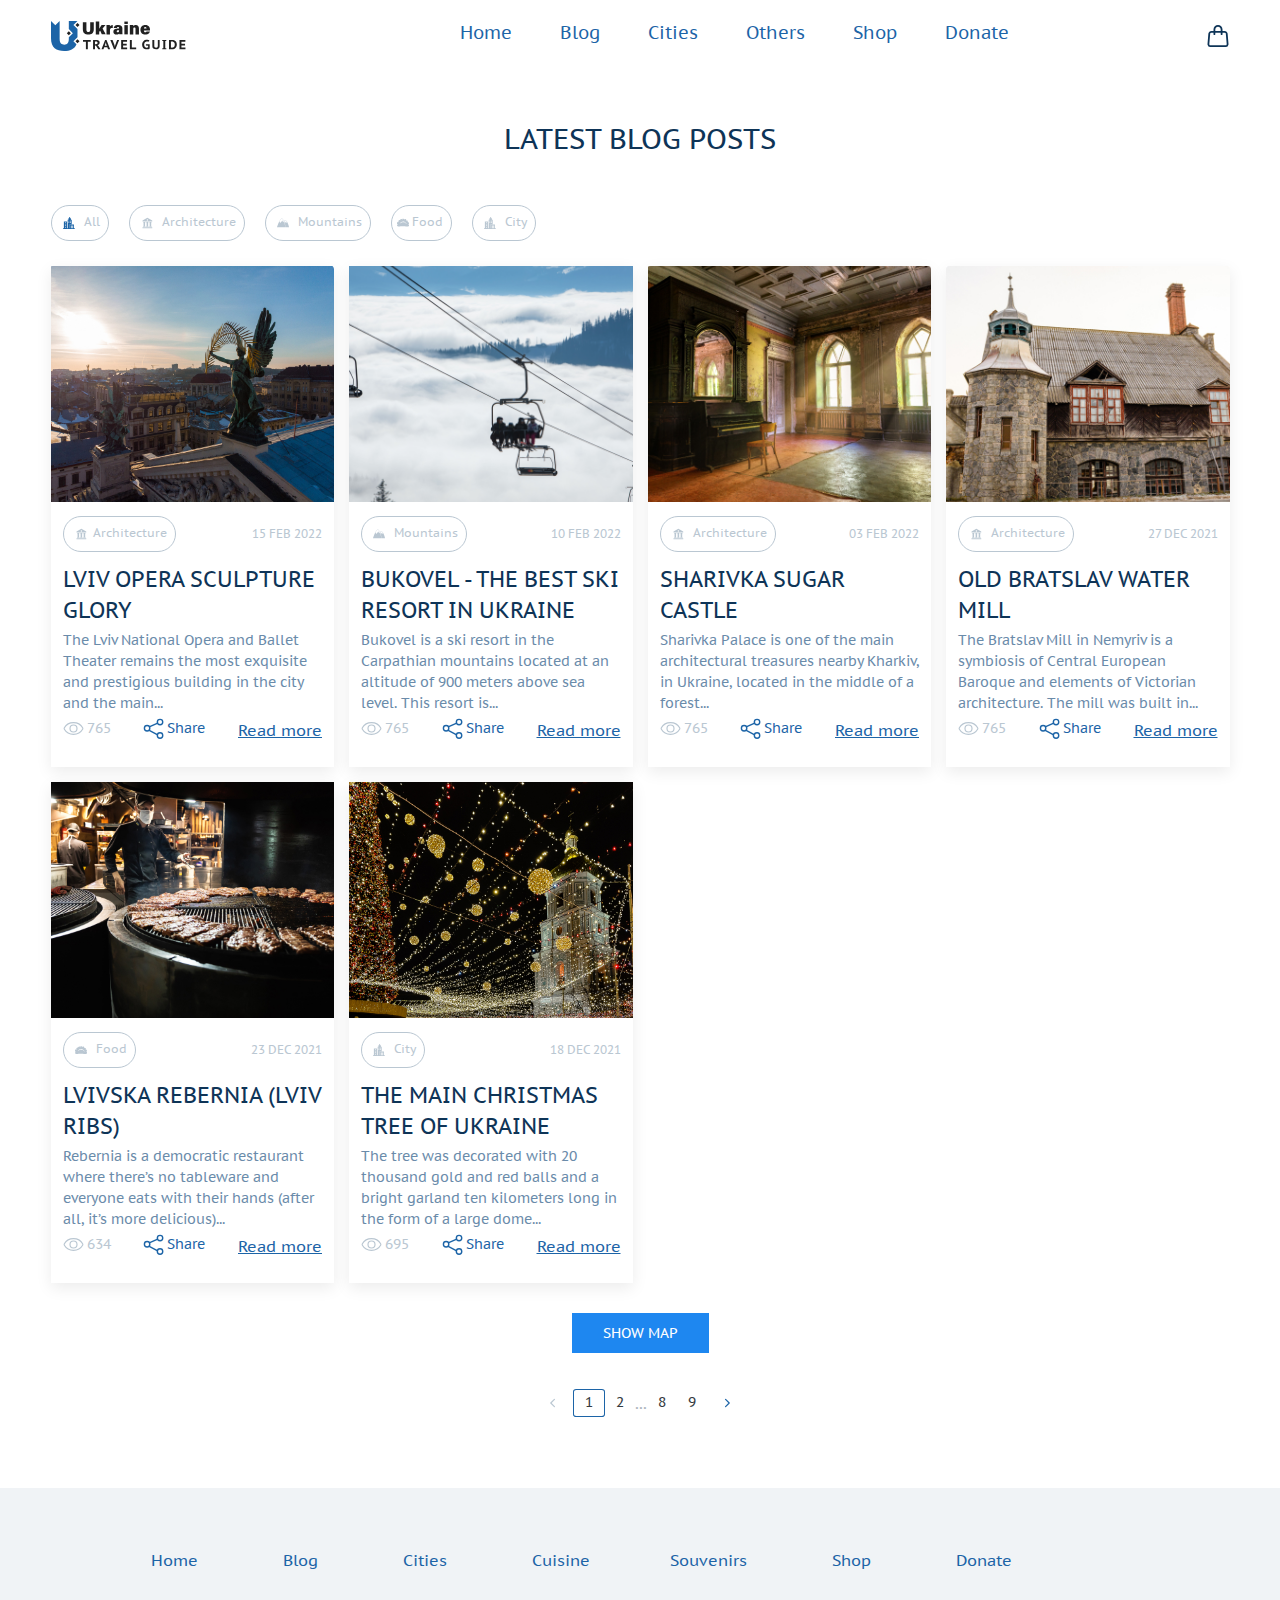
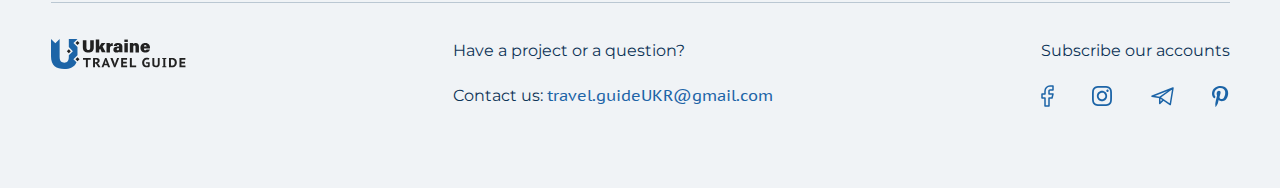
==== commit 84f1cbbd: "map_page" ====
--- a/blog.html
+++ b/blog.html
@@ -19,6 +19,7 @@
 </head>
 <body>
 <div class="page-wrapper">
+  <div class="header_wrapper">
                     <header class="header">
                         <!-- <img src="./img/home.jpg" alt=""> -->
                                <div class="container header__containe">
@@ -66,7 +67,7 @@
                                                  
                                </div>
                     </header>
- 
+                  </div>
                     <section class=" box container">
                               <h2 class="box__title">LATEST BLOG POSTS</h2>
 <!-- 
@@ -272,7 +273,8 @@
                           
                                   
                           </div>
-                    
+                       
+                          <div class="uk-align-center uk-text-center uk-position-z-index"><a href="./map.html" class=" uk-button uk-button-primary " uk-sticky="position: bottom;  end: !.uk-height-large start: 20vh; start: 200; end: !.uk-height-large; offset: 80; animation: uk-animation-slide-top">Show map</a></div> 
                           </section> 
                           <div class="container1">
                               <div class="btn">
--- a/style.css/blog.css
+++ b/style.css/blog.css
@@ -226,6 +226,11 @@
           transform: rotate(230deg) translate(2px, 2px);
 }
 
+#map {
+  height: 600px;
+  width: 100%;
+}
+
 .box__title {
   margin: 0 auto;
   text-align: center;
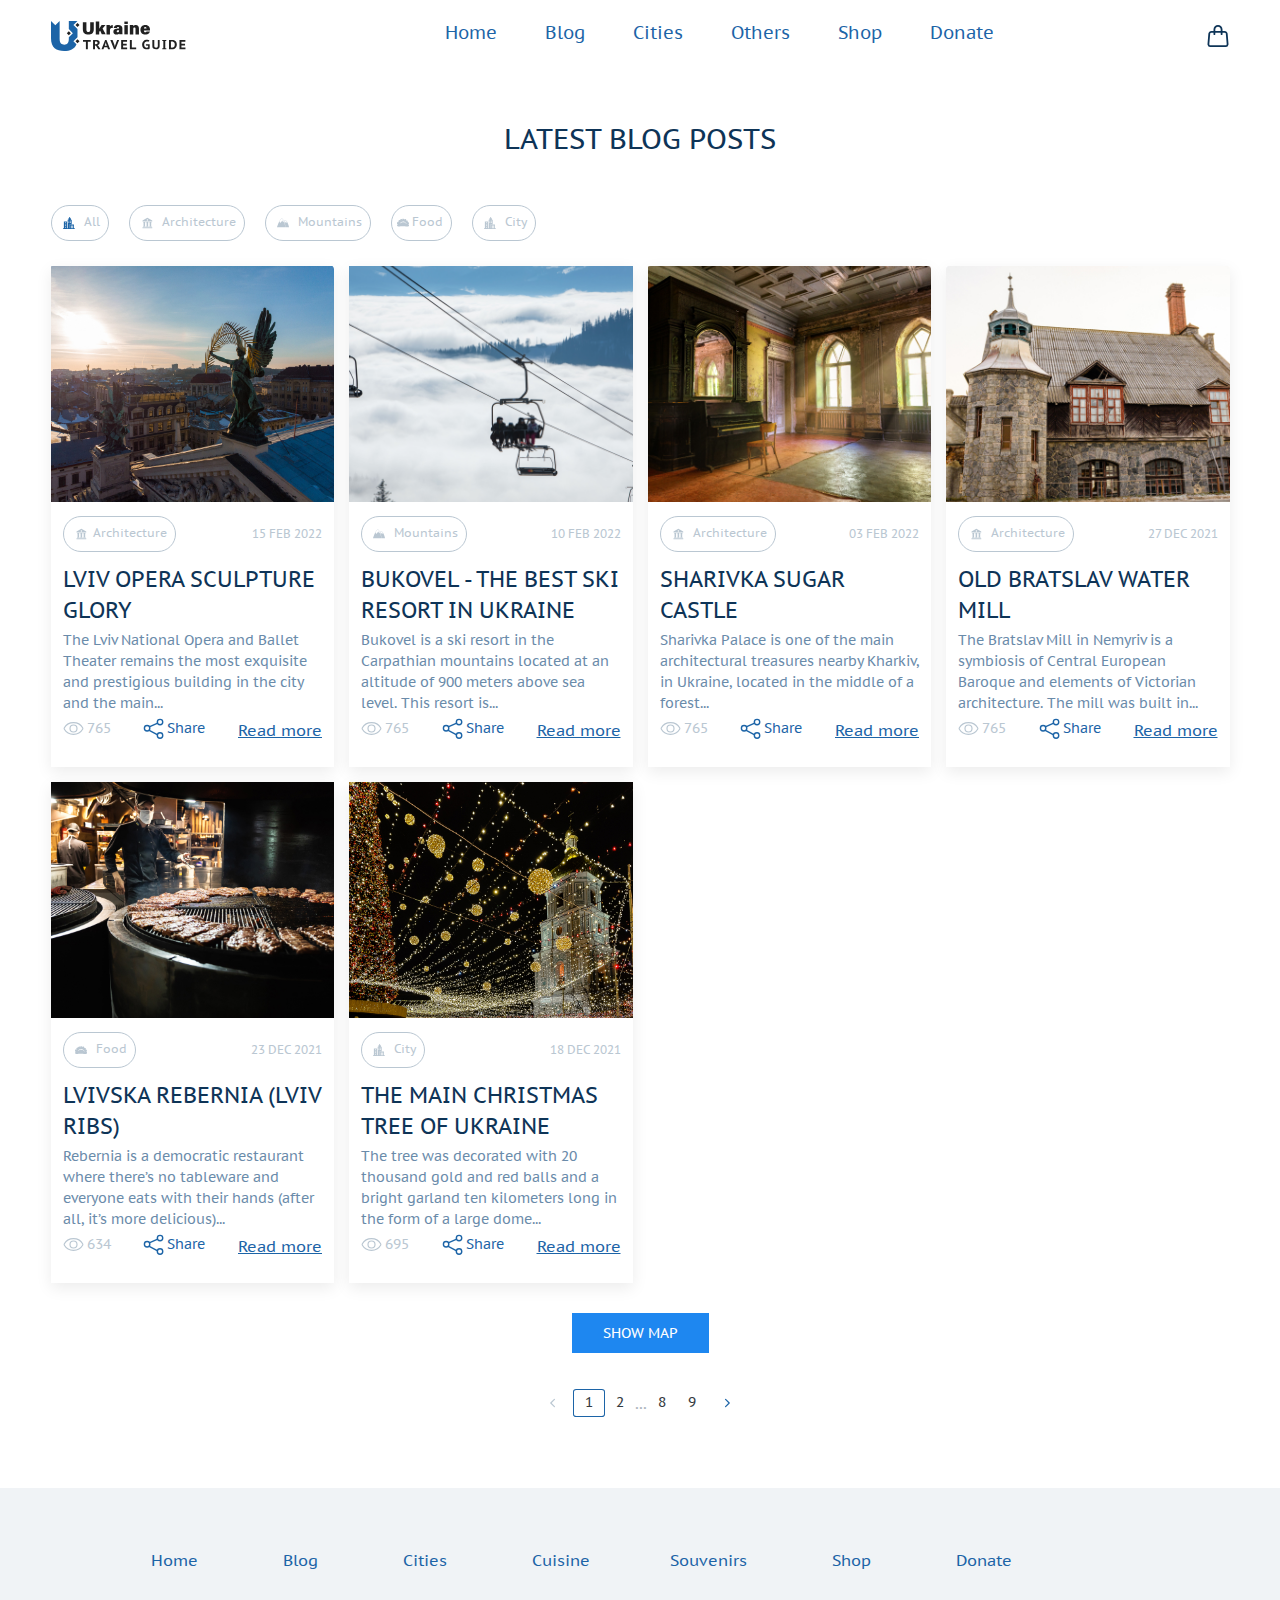
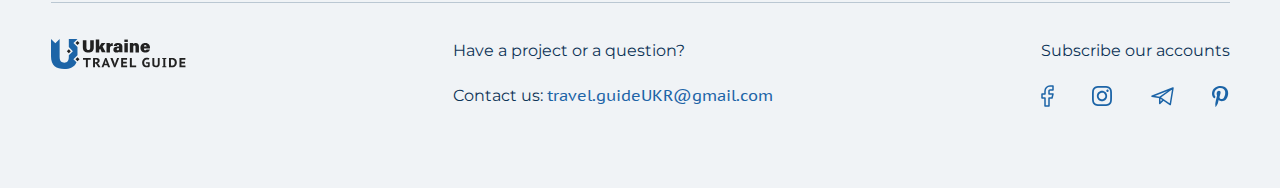
==== commit f2aafe2d: "blog_changes-cards" ====
--- a/blog.html
+++ b/blog.html
@@ -19,15 +19,21 @@
 </head>
 <body>
 <div class="page-wrapper">
+  
   <div class="header_wrapper">
                     <header class="header">
                         <!-- <img src="./img/home.jpg" alt=""> -->
-                               <div class="container header__containe">
-                                        <div>
+                               <div class="container header__containe" style="display: block;">
+                                        <div uk-grid>
+                                          <div class="uk-width-auto uk-flex uk-flex-middle">
                                                 <a href="./index.html" class="header__logo">
                                                   <img src="./img/logo1.svg" alt="logo1">
                                                 </a>
-                                            </div>
+                                              </div>
+                                            
+                                            <div class="uk-width-expand">
+                                              <div class="header__nav-item" uk-grid>
+                                                  <div class="uk-width-expand">
                                             <nav class="header__nav">
                                                 <input class="gam-btn-input" id="m1" type="checkbox">
                                                 <label class="gam-btn" for="m1">
@@ -61,17 +67,26 @@
                                                 </ul> 
                                                 
                                             </nav> 
-                                            <div >
+                                          </div>
+                                          <div class="uk-width-auto uk-flex uk-flex-middle">  
+                                            <div class="header__mag-item">
                                                 <a href=""><img class="header__mag" src="./img/shop1.svg" alt="shop">
                                                 </a> </div>
-                                                 
-                               </div>
+                                              </div> 
+                                            </div> 
+                                       </div> 
+                                 </div>
+                              </div> 
+                              <div style="align-items: center; flex: 1 0 auto; align-self: stretch;">
+                                  <div style="display: flex; gap: 12px;"></div>
+                      
+                              </div>  
                     </header>
-                  </div>
+                  </div> 
+                  <section class="placeholder"></section>
                     <section class=" box container">
                               <h2 class="box__title">LATEST BLOG POSTS</h2>
-<!-- 
-                              <div class="swiper mySwiper"> -->
+
                                         <div class=" wrapper">
                                             <div class=" box__item4 book">
                                                 <div class="box__arch"><img src="./img/filter.svg" alt="arch">  All</div>          
@@ -96,14 +111,16 @@
                                         </div> 
                                    
 
-                              <div class="uk-child-width-1-4@m uk-grid-small uk-grid-match" uk-grid>
+                              <div class="uk-child-width-1-1 uk-child-width-1-2@s uk-child-width-1-3@m uk-child-width-1-4@l uk-child-width-1-4@m uk-grid-small uk-grid-match" uk-grid>
                                   <div>
-                                      <div class="uk-card uk-card-default">
+                                      <div class="uk-card uk-card-default" style="display: flex; flex-direction: column;" >
                                         <div class="box__img uk-cover-container">
                                             <canvas width="300" height="250"></canvas>
                                             <img  src="./img/img.jpg" alt="" uk-cover>
                                         </div>
-                                          <div class="box__item1 ">
+                                          <div class="box__item1 " style=" flex-wrap: wrap;display: flex;flex: 1 0 auto; flex-wrap: wrap;">
+                                            <div style="display: flex; flex-direction: column; justify-content: space-between;">
+                                              <div>
                                           <div class="box__item3">
                                               <div class="box__arch"><img src="./img/arch.svg" alt="arch">Architecture</div>
                                               <p class="box__p">15 FEB 2022</p>
@@ -111,6 +128,7 @@
                                     <h3 class="box__item--title uk-card-title">Lviv opera 
                                       sculpture glory</h3>
                                     <p class="box__item--text">The Lviv National Opera and Ballet Theater remains the most exquisite and prestigious building in the city and the main...</p>
+                                  </div>
                                     <div class="box__item2">
                                       <div class="box__item2--box">
                                           <img class="box__item2--img" src="./img/Eye.svg" alt="eye">
@@ -123,17 +141,20 @@
                                       <a href="" class="box__more">Read more</a>
                                     </div>
                                   </div>
+                                </div>
                                       </div>
                                   </div>
                                   <div>
-                                      <div class="uk-card uk-card-default">
+                                      <div class="uk-card uk-card-default" style="display: flex; flex-direction: column;">
                                           <div class="uk-img">
                                             <div class="box__img uk-cover-container">
                                                 <canvas width="300" height="250"></canvas>
                                                 <img  src="./img/img1.1.jpg" alt="" uk-cover>
                                             </div>
                                           </div>
-                                          <div class="box__item1 ">
+                                          <div class="box__item1 " style=" flex-wrap: wrap;display: flex;flex: 1 0 auto; flex-wrap: wrap;">
+                                            <div style="display: flex; flex-direction: column; justify-content: space-between;">
+                                              <div>
                                          
                                           <div class="box__item3">
                                               <div class="box__arch"><img src="./img/mount.svg" alt="arch">  Mountains</div>
@@ -141,6 +162,7 @@
                                     </div>
                                     <h3 class="box__item--title uk-card-title">Bukovel - the best ski resort in ukraine</h3>
                                     <p class="box__item--text">Bukovel is a ski resort in the Carpathian mountains located at an altitude of 900 meters above sea level. This resort is...</p>
+                                  </div>
                                     <div class="box__item2">
                                       <div class="box__item2--box">
                                           <img class="box__item2--img" src="./img/Eye.svg" alt="eye">
@@ -153,15 +175,18 @@
                                       <a href="" class="box__more">Read more</a>
                                     </div>
                                     </div>
+                                  </div>
                                       </div>
                                   </div>
                                   <div>
-                                      <div class="uk-card uk-card-default ">
+                                      <div class="uk-card uk-card-default" style="display: flex; flex-direction: column;">
                                         <div class="box__img uk-cover-container">
                                             <canvas width="300" height="250"></canvas>
                                             <img  src="./img/img2.jpg" alt="" uk-cover>
                                         </div>
-                                          <div class="box__item1 ">
+                                          <div class="box__item1 " style=" flex-wrap: wrap;display: flex;flex: 1 0 auto; flex-wrap: wrap;">
+                                            <div style="display: flex; flex-direction: column; justify-content: space-between;">
+                                              <div>
                                           
                                           <div class="box__item3">
                                               <div class="box__arch"><img src="./img/arch.svg" alt="arch"> Architecture</div>
@@ -170,6 +195,7 @@
                                     <h3 class="box__item--title uk-card-title">Sharivka 
                                       Sugar castle</h3>
                                     <p class="box__item--text">Sharivka Palace is one of the main architectural treasures nearby Kharkiv, in Ukraine, located in the middle of a forest... </p>
+                                  </div>
                                     <div class="box__item2">
                                       <div class="box__item2--box">
                                           <img class="box__item2--img" src="./img/Eye.svg" alt="eye">
@@ -182,15 +208,18 @@
                                       <a href="" class="box__more">Read more</a>
                                     </div>
                                       </div>
+                                    </div>
                                   </div>
                                   </div>
                                   <div>
-                                      <div class="uk-card uk-card-default ">
+                                      <div class="uk-card uk-card-default" style="display: flex; flex-direction: column;">
                                         <div class="box__img uk-cover-container">
                                             <canvas width="300" height="250"></canvas>
                                             <img  src="./img/img3.jpg" alt="" uk-cover>
                                         </div>
-                                          <div class="box__item1 ">
+                                          <div class="box__item1 " style=" flex-wrap: wrap;display: flex;flex: 1 0 auto; flex-wrap: wrap;">
+                                            <div style="display: flex; flex-direction: column; justify-content: space-between;">
+                                              <div>
                                           
                                           <div class="box__item3">
                                               <div class="box__arch"><img src="./img/arch.svg" alt="arch"> Architecture</div>
@@ -199,6 +228,7 @@
                                     <h3 class="box__item--title uk-card-title">Old Bratslav
                                       water mill</h3>
                                     <p class="box__item--text">The Bratslav Mill in Nemyriv is a symbiosis of Central European Baroque and elements of Victorian architecture. The mill was built in...</p>
+                                  </div>
                                     <div class="box__item2">
                                       <div class="box__item2--box">
                                           <img class="box__item2--img" src="./img/Eye.svg" alt="eye">
@@ -211,22 +241,26 @@
                                       <a href="" class="box__more">Read more</a>
                                     </div>
                                       </div>
+                                    </div>
                                   </div>
                                   </div>
                                   <div>
-                                    <div class="uk-card uk-card-default ">
+                                    <div class="uk-card uk-card-default" style="display: flex; flex-direction: column;">
                                       <div class="box__img uk-cover-container">
                                           <canvas width="300" height="250"></canvas>
                                           <img  src="./img/img4.jpg" alt="" uk-cover>
                                       </div>
-                                        <div class="box__item1 ">
-                                        
+                                        <div class="box__item1 " style=" flex-wrap: wrap;display: flex;flex: 1 0 auto; flex-wrap: wrap;">
+                                          <div style="display: flex; flex-direction: column; justify-content: space-between;">
+                                            <div>
+               
                                         <div class="box__item3">
                                             <div class="box__arch"><img src="./img/food1.svg" alt="arch"> Food</div>
                                             <p class="box__p">23 DEC 2021</p>
                                   </div>
                                   <h3 class="box__item--title uk-card-title">Lvivska rebernia (Lviv Ribs)</h3>
                                   <p class="box__item--text">Rebernia is a democratic restaurant where there’s no tableware and everyone eats with their hands (after all, it’s more delicious)... </p>
+                                </div>
                                   <div class="box__item2">
                                     <div class="box__item2--box">
                                         <img class="box__item2--img" src="./img/Eye.svg" alt="eye">
@@ -239,22 +273,25 @@
                                     <a href="" class="box__more">Read more</a>
                                   </div>
                                     </div>
+                                  </div>
                                 </div>
                                 </div>
                                 <div>
-                                    <div class="uk-card uk-card-default ">
+                                    <div class="uk-card uk-card-default" style="display: flex; flex-direction: column;">
                                       <div class="box__img uk-cover-container">
                                           <canvas width="300" height="250"></canvas>
                                           <img  src="./img/img5.jpg" alt="" uk-cover>
                                       </div>
-                                        <div class="box__item1 ">
-                                        
+                                        <div class="box__item1" style=" flex-wrap: wrap;display: flex;flex: 1 0 auto; flex-wrap: wrap;">
+                                          <div style="display: flex; flex-direction: column; justify-content: space-between;">
+                                            <div>
                                         <div class="box__item3">
                                             <div class="box__arch"><img src="./img/city.svg" alt="arch"> City</div>
                                             <p class="box__p">18 DEC 2021</p>
                                   </div>
                                   <h3 class="box__item--title uk-card-title">The main Christmas tree of Ukraine </h3>
                                   <p class="box__item--text">The tree was decorated with 20 thousand gold and red balls and a bright garland ten kilometers long in the form of a large dome...</p>
+                                </div>
                                   <div class="box__item2">
                                     <div class="box__item2--box">
                                         <img class="box__item2--img" src="./img/Eye.svg" alt="eye">
@@ -267,6 +304,7 @@
                                     <a href="" class="box__more">Read more</a>
                                   </div>
                                     </div>
+                                  </div>
                                 </div>
                                 </div>
                               
--- a/style.css/blog.css
+++ b/style.css/blog.css
@@ -77,6 +77,7 @@
   display: -ms-flexbox;
   display: flex;
   gap: 48px;
+  padding: 0 !important;
 }
 
 @media (max-width: 991px) {
@@ -226,9 +227,8 @@
           transform: rotate(230deg) translate(2px, 2px);
 }
 
-#map {
-  height: 600px;
-  width: 100%;
+.placeholder {
+  padding-bottom: 60px;
 }
 
 .box__title {
@@ -236,7 +236,7 @@
   text-align: center;
   width: 100%;
   margin-bottom: 48px;
-  margin-top: 120px;
+  margin-top: 60px;
   color: #0e3457;
   font-size: 28px;
   line-height: 37px;
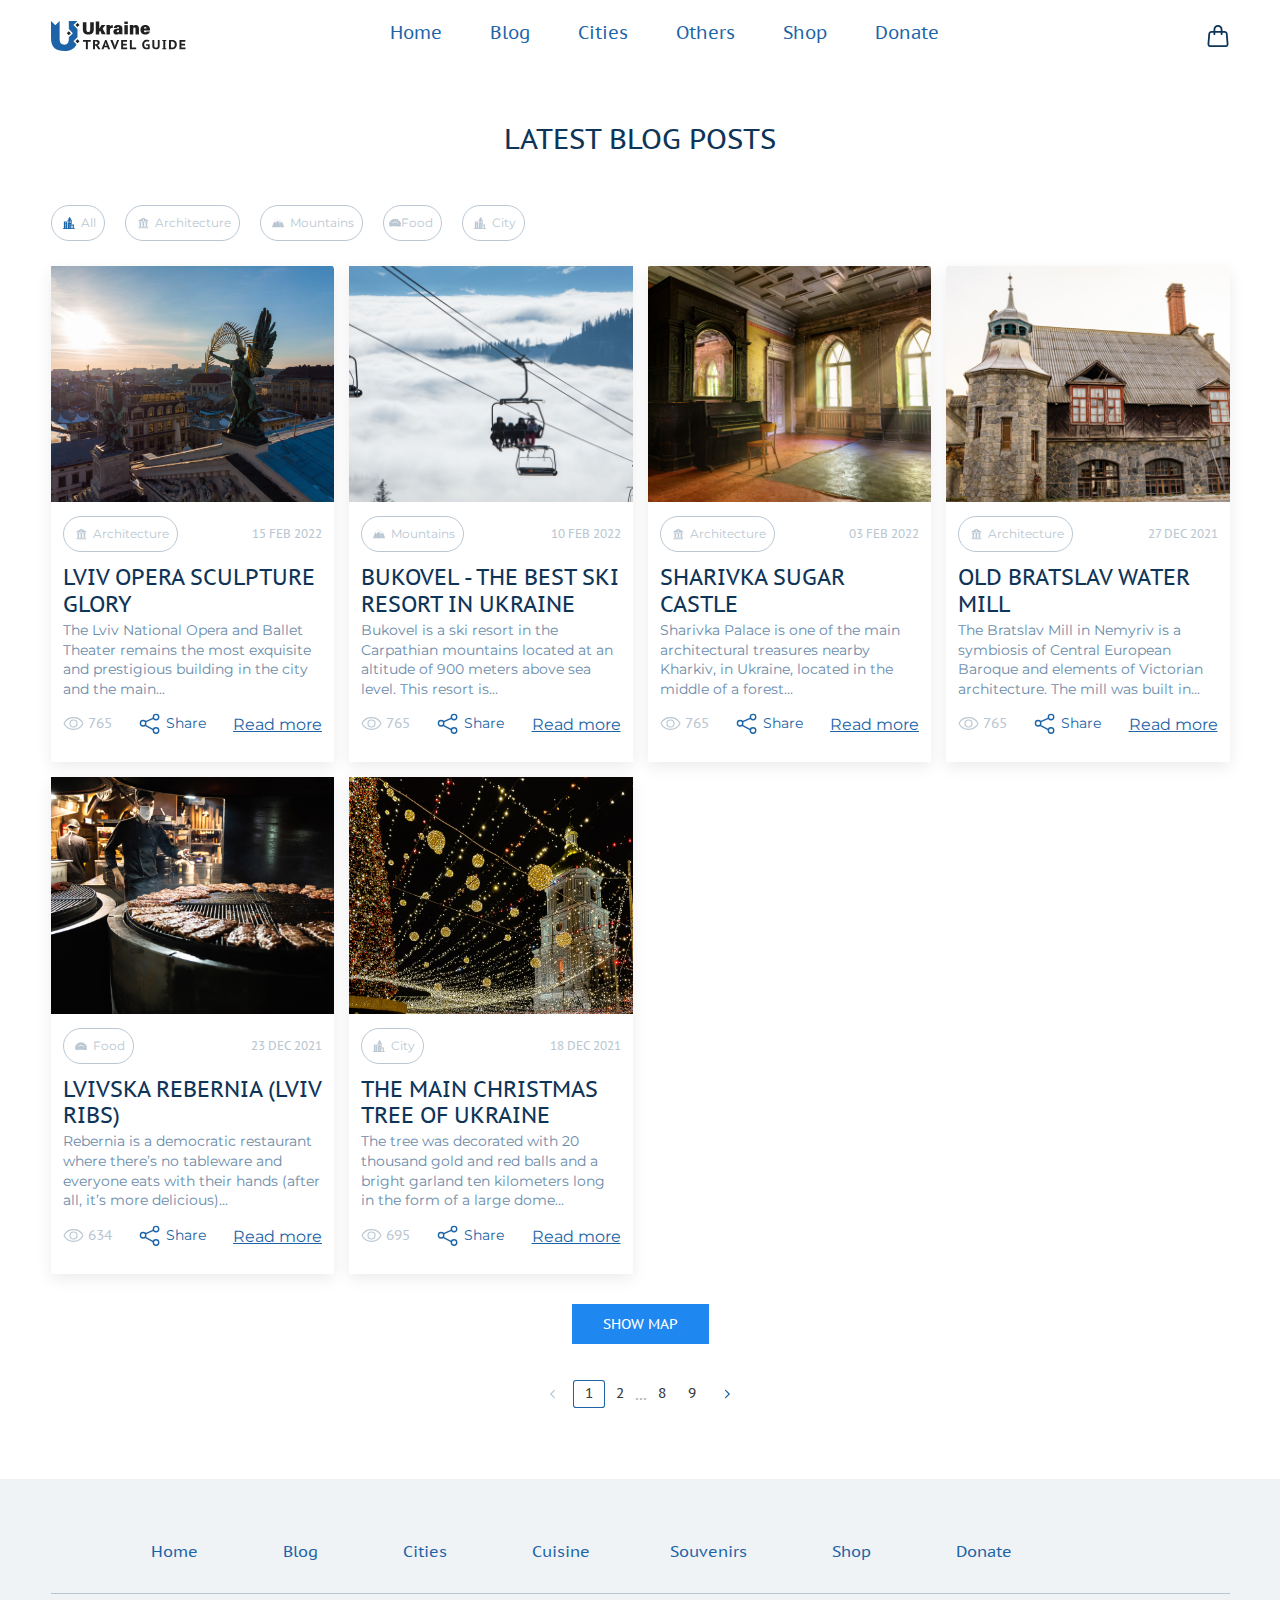
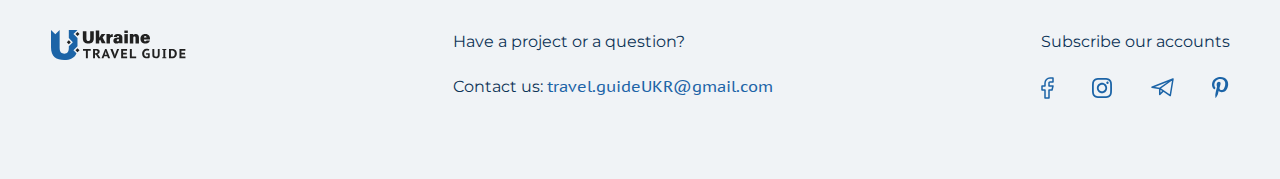
==== commit 90c9ec17: "mag_blog" ====
--- a/blog.html
+++ b/blog.html
@@ -68,7 +68,7 @@
                                                 
                                             </nav> 
                                           </div>
-                                          <div class="uk-width-auto uk-flex uk-flex-middle">  
+                                          <div class=" header__mag-item1 uk-width-auto uk-flex uk-flex-middle">  
                                             <div class="header__mag-item">
                                                 <a href=""><img class="header__mag" src="./img/shop1.svg" alt="shop">
                                                 </a> </div>
--- a/style.css/blog.css
+++ b/style.css/blog.css
@@ -145,6 +145,16 @@
   }
 }
 
+.header__mag-item {
+  margin-left: 111px;
+}
+
+@media (max-width: 991px) {
+  .header__mag-item {
+    margin-left: 0px;
+  }
+}
+
 .header__mag {
   height: 24px;
   width: 24px;
@@ -156,6 +166,16 @@
       -ms-flex-direction: row;
           flex-direction: row;
   z-index: 10;
+}
+
+.header__mag-item1 {
+  width: 159px !important;
+  display: -webkit-box;
+  display: -ms-flexbox;
+  display: flex;
+  -webkit-box-pack: end;
+      -ms-flex-pack: end;
+          justify-content: flex-end;
 }
 
 .header__gam-btn {
@@ -296,12 +316,20 @@
   padding: 5px;
   font-size: 12px;
   padding-right: 8px;
+  font-family: 'Montserrat' !important;
+  display: -webkit-box;
+  display: -ms-flexbox;
+  display: flex;
+  -webkit-box-align: center;
+      -ms-flex-align: center;
+          align-items: center;
 }
 
 .box__more {
   text-decoration: underline;
   color: #1c64a7;
   vertical-align: middle;
+  font-family: 'Montserrat' !important;
 }
 
 .box__item4 {
@@ -347,7 +375,9 @@
   font-size: 14px;
   font-weight: 20px;
   color: #6a8baa;
-  padding-bottom: 4px;
+  padding-bottom: 14px;
+  font-family: 'Montserrat' !important;
+  line-height: 1.4 !important;
 }
 
 .box__item2 {
@@ -366,7 +396,7 @@
   display: -ms-flexbox;
   display: flex;
   color: #bac7d2;
-  gap: 3px;
+  gap: 4px;
 }
 
 .box__item2--box1 {
@@ -374,7 +404,7 @@
   display: -ms-flexbox;
   display: flex;
   color: #bac7d2;
-  gap: 3px;
+  gap: 6px;
 }
 
 .box__item2--img {
@@ -386,6 +416,7 @@
   margin: 0;
   font-size: 14px;
   color: #1c64a7;
+  font-family: 'Montserrat' !important;
 }
 
 .box__item2--p {
@@ -405,6 +436,7 @@
 
 h3 {
   color: #0e3457;
+  line-height: 1.2 !important;
 }
 
 footer {
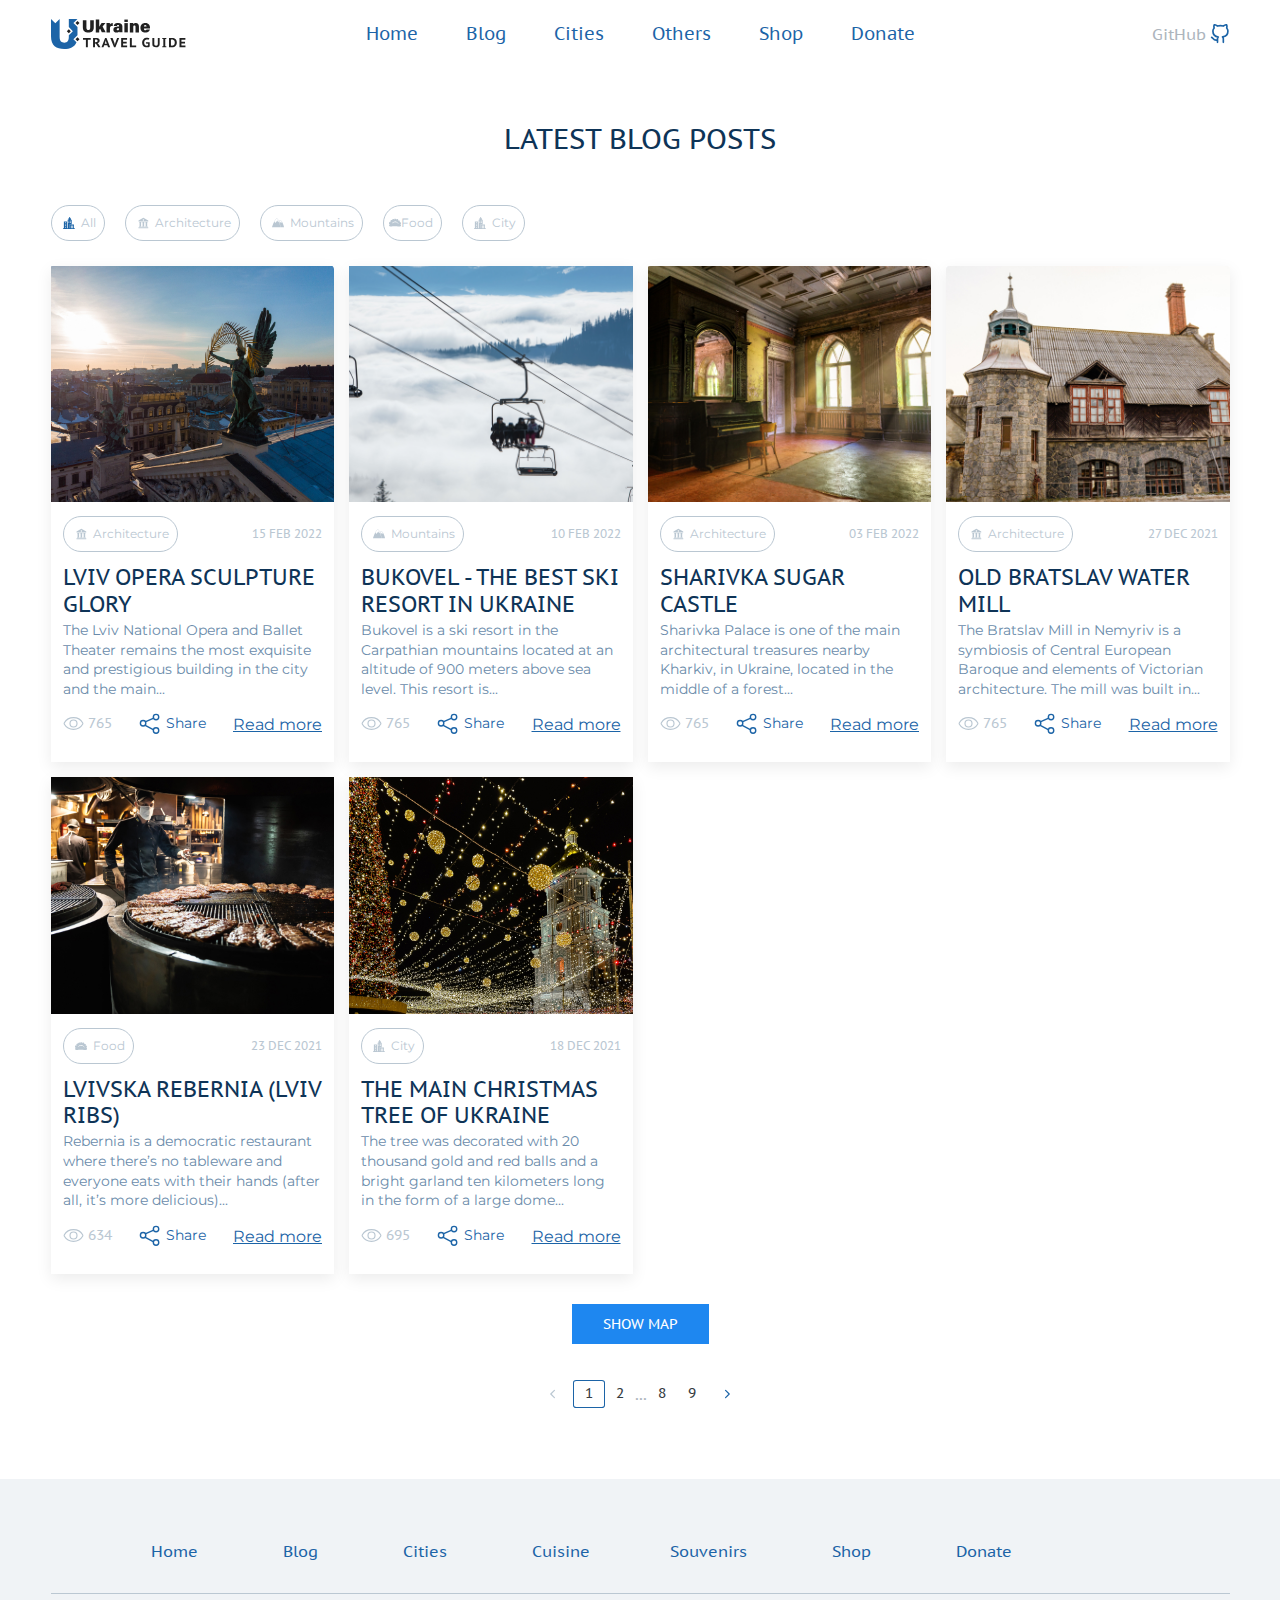
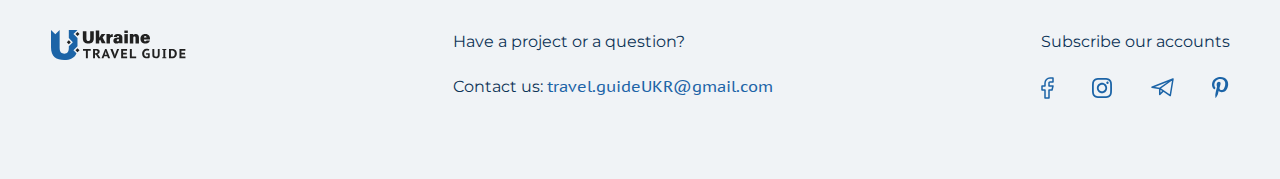
==== commit 3a4e248a: "change_of_the_header_allpg" ====
--- a/blog.html
+++ b/blog.html
@@ -15,74 +15,81 @@
           <link rel="stylesheet" href="./style.css/blog.css">
           <link rel="stylesheet"  href="https://cdn.jsdelivr.net/npm/swiper@8/swiper-bundle.min.css"/>
         <script src="https://cdn.jsdelivr.net/npm/swiper@8/swiper-bundle.min.js"></script>
- 
 </head>
 <body>
 <div class="page-wrapper">
-  
-  <div class="header_wrapper">
-                    <header class="header">
-                        <!-- <img src="./img/home.jpg" alt=""> -->
-                               <div class="container header__containe" style="display: block;">
-                                        <div uk-grid>
-                                          <div class="uk-width-auto uk-flex uk-flex-middle">
-                                                <a href="./index.html" class="header__logo">
-                                                  <img src="./img/logo1.svg" alt="logo1">
-                                                </a>
-                                              </div>
-                                            
-                                            <div class="uk-width-expand">
-                                              <div class="header__nav-item" uk-grid>
-                                                  <div class="uk-width-expand">
-                                            <nav class="header__nav">
-                                                <input class="gam-btn-input" id="m1" type="checkbox">
-                                                <label class="gam-btn" for="m1">
-                                                    <div class="header__gam-btn">
-                                                        <div class="header__gam-line"></div>
-                                                        <div class="header__gam-line"></div>
-                                                        <div class="header__gam-line"></div>
-                                                    </div>
-                                                </label> 
-                                                 
-                                                <ul class="header__menu" id="header__menu">
-                                                    
-                                                    <li class="header__menu-item">
-                                                        <a href="./index.html" class="header__link header__link">Home</a>
-                                                    </li>
-                                                    <li class="header__menu-item" class="header__link">
-                                                        <a href="./blog.html" class="header__link">Blog</a>
-                                                    </li>
-                                                    <li class="header__menu-item">
-                                                        <a href="#" class="header__link">Cities</a>
-                                                    </li>
-                                                    <li class="header__menu-item">
-                                                        <a href="#" class="header__link">Others</a>
-                                                    </li>
-                                                    <li class="header__menu-item">
-                                                        <a href="#" class="header__link">Shop</a>
-                                                    </li>
-                                                    <li class="header__menu-item">
-                                                            <a href="#" class="header__link">Donate</a>
-                                                        </li>
-                                                </ul> 
-                                                
-                                            </nav> 
-                                          </div>
-                                          <div class=" header__mag-item1 uk-width-auto uk-flex uk-flex-middle">  
-                                            <div class="header__mag-item">
-                                                <a href=""><img class="header__mag" src="./img/shop1.svg" alt="shop">
-                                                </a> </div>
-                                              </div> 
-                                            </div> 
-                                       </div> 
-                                 </div>
-                              </div> 
-                              <div style="align-items: center; flex: 1 0 auto; align-self: stretch;">
-                                  <div style="display: flex; gap: 12px;"></div>
-                      
-                              </div>  
-                    </header>
-                  </div> 
+  <header class="tm-header">
+    <div class="container tm-container">
+      <div uk-grid>
+        <div class="uk-width-auto">
+          <div class="tm-header-item">
+            <a href="./index.html" class="tm-header__logo">
+              <svg width="135" height="30" viewBox="0 0 135 30" fill="none" xmlns="http://www.w3.org/2000/svg">
+                <path d="M26.4816 16.1757V8.08876L22.4363 4.04526L26.4816 0.00176841H17.8182V8.08876L21.8564 12.1376L17.8129 16.181V18.1117C17.8129 22.0492 16.1669 23.7694 13.3345 23.7694C10.7178 23.7694 8.64038 22.325 8.64038 18.1117V0L4.32108 4.31931L0 0V17.279C0 26.8511 5.41018 30 13.1878 30C18.8455 30 23.5325 28.3062 25.4933 23.2815L22.4363 20.2263L26.4816 16.1757Z" fill="#1C64A7"/>
+                <path d="M26.4803 2.04272L24.4766 4.04712L26.481 6.05082L28.4847 4.04642L26.4803 2.04272Z" fill="#212121"/>
+                <path d="M17.8103 10.1295L15.8062 12.1335L17.8103 14.1376L19.8143 12.1335L17.8103 10.1295Z" fill="#212121"/>
+                <path d="M26.4811 18.217L24.4774 20.2214L26.4818 22.2251L28.4855 20.2207L26.4811 18.217Z" fill="#212121"/>
+                <path d="M42.7917 1.19336H39.2061V8.67922C39.2061 10.3076 38.5254 11.0219 37.355 11.0219C36.273 11.0219 35.4102 10.4243 35.4102 8.67922V1.19336H31.8387V8.33799C31.8387 12.2948 34.0753 13.5961 37.2914 13.5961C40.3943 13.5961 42.7882 12.3585 42.7882 8.32031L42.7917 1.19336Z" fill="#212121"/>
+                <path d="M48.2319 10.7231L49.2008 9.74542C49.2503 9.92223 50.8185 13.1277 50.8928 13.3699H54.763C54.4589 12.6998 51.9041 8.26381 51.5929 7.57428L54.5226 4.10186H50.6506C49.6622 5.49507 48.78 6.75391 48.2319 7.63793V0.562256H44.7807V13.3752H48.2284L48.2319 10.7231Z" fill="#212121"/>
+                <path d="M55.4986 13.3751H58.9462V9.56143C58.9462 7.39028 59.8303 6.94474 61.7751 7.02783V3.8772C60.1839 3.88957 59.2839 4.71878 58.9268 5.6081C58.9268 5.20145 58.8844 4.38993 58.8437 4.10174H55.4756C55.4933 4.92564 55.4986 5.86977 55.4986 6.75379V13.3751Z" fill="#212121"/>
+                <path d="M71.3862 10.6206V7.29488C71.3862 5.06009 70.1485 3.88788 67.1164 3.87727C63.8225 3.8649 62.9031 5.38541 62.7811 6.9342H65.9636C66.0449 6.33484 66.25 5.9777 67.0244 5.9777C67.8572 5.9777 68.0676 6.41263 68.0676 7.00669V7.51942H66.9342C64.1054 7.51942 62.3568 8.46002 62.3568 10.64C62.3568 12.2896 63.4795 13.5944 65.5587 13.5944C67.0509 13.5944 67.7316 13.0905 68.1736 12.5141C68.1897 12.8038 68.2377 13.0908 68.3169 13.3698H71.4993C71.4149 12.4559 71.3772 11.5383 71.3862 10.6206ZM68.0711 9.54205C68.0711 10.5392 67.9067 11.3401 66.738 11.3401C66.052 11.3401 65.7302 10.9017 65.7302 10.3571C65.7302 9.67289 66.1192 9.2574 67.3073 9.2574H68.0711V9.54205Z" fill="#212121"/>
+                <path d="M76.8211 4.10181H73.3734V13.3698H76.8211V4.10181Z" fill="#212121"/>
+                <path d="M76.8211 0.562256H73.3734V2.96501H76.8211V0.562256Z" fill="#212121"/>
+                <path d="M84.9151 3.8772C83.4035 3.8772 82.6362 4.58441 82.279 5.11482C82.2633 4.77243 82.2279 4.43122 82.1729 4.0929H78.8137C78.8313 4.82663 78.8366 5.68413 78.8366 6.49566V13.3751H82.2843V8.08335C82.2843 6.78385 82.7369 6.40372 83.4565 6.40372C84.2504 6.40372 84.5085 6.90584 84.5085 7.7987V13.3751H87.9491V7.39912C87.942 5.13073 86.7698 3.8772 84.9151 3.8772Z" fill="#212121"/>
+                <path d="M94.3017 3.8772C90.9283 3.8772 89.4502 6.02182 89.4502 8.81532C89.4502 11.2375 90.7373 13.589 94.238 13.589C97.5177 13.589 98.5697 11.6795 98.9056 10.4472H95.5234C95.3466 10.9352 95.115 11.2817 94.2981 11.2817C93.2815 11.2817 92.9226 10.3464 92.9226 9.41291H98.9534C98.9807 9.14803 98.9924 8.88178 98.9887 8.61553C98.9887 6.30294 97.8926 3.8772 94.3017 3.8772ZM92.9562 7.61836C93.0128 6.69898 93.3682 6.02713 94.2893 6.02713C95.2759 6.02713 95.5269 6.75909 95.5358 7.61836H92.9562Z" fill="#212121"/>
+                <path d="M31.9997 20.7284H34.9028V28.186H36.8388V20.7284H39.7437V19.0276H31.9997V20.7284Z" fill="#212121"/>
+                <path d="M46.5612 24.3122C47.1706 24.1675 47.7125 23.8195 48.0977 23.3257C48.4855 22.7885 48.6816 22.1365 48.6546 21.4745C48.6709 21.0303 48.5572 20.591 48.3275 20.2104C48.1128 19.8789 47.8178 19.6071 47.47 19.4201C47.0934 19.2201 46.6867 19.0828 46.266 19.0134C45.8146 18.9355 45.3573 18.8964 44.8993 18.8967C44.6977 18.8967 44.4785 18.8967 44.238 18.9091C43.9976 18.9215 43.7518 18.9321 43.499 18.948C43.2462 18.9639 42.9951 18.9904 42.7476 19.0205C42.5001 19.0505 42.2684 19.0841 42.0598 19.1195V28.186H43.9958V24.4837L45.016 24.6393L47.2932 28.186H49.5439L47.2561 24.7189L46.5612 24.3122ZM46.1228 22.8607C45.7281 23.0896 45.2754 23.1989 44.8197 23.1754H43.9958V20.6489C44.1449 20.6198 44.2965 20.605 44.4484 20.6047C44.6358 20.6047 44.8286 20.6047 45.0301 20.6047C45.44 20.5787 45.8475 20.684 46.1935 20.9052C46.3292 21.0074 46.4374 21.1416 46.5083 21.2959C46.5793 21.4502 46.6109 21.6197 46.6001 21.7892C46.6001 22.2949 46.441 22.652 46.1228 22.8607Z" fill="#212121"/>
+                <path d="M54.0966 18.9622L50.5128 28.186H52.4488L53.1949 26.2412H56.2818L57.0669 28.186H59.1213L55.5234 18.9622H54.0966ZM53.7306 24.7047L54.4236 22.8076L54.7384 21.3437H54.8038L55.1167 22.7953L55.8239 24.7047H53.7306Z" fill="#212121"/>
+                <path d="M64.185 24.2999L63.8968 25.8699H63.8314L63.5697 24.3122L61.5665 19.0276H59.3176L63.0463 28.2514H64.4325L68.1348 19.0276H66.0944L64.185 24.2999Z" fill="#212121"/>
+                <path d="M72.0987 24.4183H75.6984V22.7175H72.0987V20.7284H76.0644V19.0276H70.1627V28.186H76.1298V26.4852H72.0987V24.4183Z" fill="#212121"/>
+                <path d="M80.8133 19.0276H78.8773V28.186H85.1821V26.4852H80.8133V19.0276Z" fill="#212121"/>
+                <path d="M94.9434 24.5492L97.1145 24.7578V26.349C96.93 26.471 96.7234 26.5556 96.5063 26.5983C96.2741 26.6497 96.037 26.6758 95.7991 26.6761C95.4596 26.6756 95.1227 26.6158 94.8037 26.4993C94.4884 26.3851 94.204 26.1993 93.9727 25.9565C93.7185 25.6841 93.5245 25.3612 93.4034 25.0089C93.255 24.5616 93.1845 24.0921 93.1948 23.6209C93.1841 23.1376 93.2547 22.6559 93.4034 22.1959C93.5231 21.8358 93.7246 21.5084 93.9922 21.2394C94.2415 20.9962 94.5443 20.8145 94.8762 20.709C95.2401 20.5957 95.6196 20.5402 96.0007 20.5446C96.3736 20.539 96.7462 20.5656 97.1145 20.6241C97.385 20.6689 97.6516 20.7345 97.9119 20.8204L98.3186 19.2097C97.9853 19.1097 97.6464 19.0294 97.3037 18.9692C96.8096 18.8804 96.3082 18.8383 95.8062 18.8437C95.2449 18.8455 94.6871 18.9313 94.1513 19.0983C93.5989 19.2685 93.087 19.5494 92.6467 19.924C92.1775 20.3297 91.8043 20.8345 91.5541 21.4021C91.2568 22.0981 91.1139 22.8503 91.135 23.6068C91.1213 24.3372 91.2412 25.064 91.4887 25.7514C91.6924 26.3118 92.0192 26.8193 92.4452 27.2366C92.8504 27.625 93.3372 27.918 93.8702 28.0941C94.4377 28.2809 95.032 28.3735 95.6294 28.3681C95.9054 28.3675 96.1811 28.3504 96.4551 28.3168C96.731 28.282 97.004 28.227 97.2719 28.1524C97.5316 28.0814 97.7852 27.9897 98.0304 27.8784C98.2658 27.7717 98.4877 27.6376 98.6916 27.4788V23.3717H94.9434V24.5492Z" fill="#212121"/>
+                <path d="M106.823 24.7702C106.823 25.4338 106.683 25.9118 106.404 26.2041C106.125 26.4964 105.697 26.6402 105.122 26.6355C104.519 26.6355 104.061 26.4976 103.761 26.2218C103.46 25.946 103.303 25.4615 103.303 24.7632V19.033H101.358V25.1291C101.358 26.2029 101.681 27.0074 102.327 27.5425C102.973 28.0776 103.91 28.3464 105.14 28.3487C105.619 28.3527 106.096 28.2842 106.554 28.1454C106.966 28.0214 107.345 27.809 107.666 27.5231C107.988 27.2279 108.235 26.8607 108.388 26.4516C108.567 25.9567 108.654 25.4328 108.642 24.9064V19.033H106.823V24.7702Z" fill="#212121"/>
+                <path d="M111.284 20.0743H112.33V27.1393H111.284V28.186H115.313V27.1393H114.266V20.0743H115.313V19.0276H111.284V20.0743Z" fill="#212121"/>
+                <path d="M124.661 20.2052C124.23 19.7735 123.707 19.4447 123.131 19.2434C122.41 18.994 121.65 18.8742 120.888 18.8898C120.686 18.8898 120.46 18.8898 120.207 18.8898C119.954 18.8898 119.694 18.9004 119.427 18.9092C119.16 18.9181 118.897 18.9304 118.656 18.9481C118.416 18.9658 118.188 18.987 117.995 19.0135V28.1843C118.117 28.202 118.299 28.2179 118.538 28.2303C118.777 28.2427 119.036 28.2568 119.31 28.2692C119.585 28.2816 119.851 28.2939 120.108 28.3028C120.364 28.3116 120.568 28.3152 120.716 28.3152C121.53 28.3439 122.342 28.2111 123.105 27.9244C123.702 27.6866 124.239 27.3174 124.675 26.8441C125.072 26.401 125.369 25.8768 125.545 25.3077C125.724 24.7312 125.814 24.131 125.813 23.5273C125.819 22.898 125.727 22.2716 125.539 21.6709C125.364 21.1206 125.063 20.6188 124.661 20.2052ZM123.621 24.6907C123.54 25.0452 123.386 25.3792 123.17 25.6719C122.942 25.9716 122.643 26.2098 122.3 26.365C121.863 26.557 121.389 26.6494 120.912 26.6355H120.711L120.423 26.6214L120.134 26.609C120.066 26.6067 119.998 26.6002 119.931 26.5896V20.649C120.092 20.628 120.253 20.6173 120.415 20.6171C120.626 20.6171 120.829 20.6171 121.031 20.6171C121.496 20.5985 121.959 20.6951 122.378 20.8983C122.706 21.0666 122.99 21.3086 123.209 21.6055C123.413 21.8923 123.558 22.2168 123.635 22.5602C123.711 22.8909 123.75 23.2288 123.752 23.568C123.751 23.946 123.707 24.3227 123.621 24.6907Z" fill="#212121"/>
+                <path d="M130.424 26.4852V24.4183H134.022V22.7175H130.424V20.7284H134.388V19.0276H128.488V28.186H134.454V26.4852H130.424Z" fill="#212121"/>
+                </svg>
+                
+            </a>
+          </div>
+        </div>
+        <div class="uk-width-expand uk-flex uk-flex-right uk-position-static">
+          <input class="gam-btn-input uk-hidden" id="m1" type="checkbox">
+          <ul class="tm-header-menu uk-visible@m">
+            <li class="tm-header-menu-item" >
+              <a href="./index1.html" class="tm-header-menu-item-link">Home</a>
+            </li>
+            <li class="tm-header-menu-item">
+              <a href="./blog.html" class="tm-header-menu-item-link">Blog</a>
+            </li>
+            <li class="tm-header-menu-item">
+              <a href="#" class="tm-header-menu-item-link" >Cities</a>
+            </li>
+            <li class="tm-header-menu-item">
+              <a href="#" class="tm-header-menu-item-link">Others</a>
+            </li>
+            <li class="tm-header-menu-item">
+              <a href="#" class="tm-header-menu-item-link">Shop</a>
+            </li>
+            <li class="tm-header-menu-item">
+              <a href="#" class="tm-header-menu-item-link">Donate</a>
+            </li>
+          </ul>
+          <a class="tm-header-button" href="./index1.html" target="_blank">
+            <span class="tm-header-button-text uk-visible@m">GitHub</span>
+            <svg xmlns="http://www.w3.org/2000/svg" width="20" height="20" viewBox="0 0 24 24" fill="none" stroke="#1c64a7" stroke-width="2" stroke-linecap="round" stroke-linejoin="round" class="feather feather-github"><path d="M9 19c-5 1.5-5-2.5-7-3m14 6v-3.87a3.37 3.37 0 0 0-.94-2.61c3.14-.35 6.44-1.54 6.44-7A5.44 5.44 0 0 0 20 4.77 5.07 5.07 0 0 0 19.91 1S18.73.65 16 2.48a13.38 13.38 0 0 0-7 0C6.27.65 5.09 1 5.09 1A5.07 5.07 0 0 0 5 4.77a5.44 5.44 0 0 0-1.5 3.78c0 5.42 3.3 6.61 6.44 7A3.37 3.37 0 0 0 9 18.13V22"/></svg>
+          </a>
+          <label class="gam-btn tm-header-button-menu uk-hidden@m uk-flex uk-flex-middle" for="m1">
+            <div class="header__gam-btn">
+              <div class="header__gam-line"></div>
+              <div class="header__gam-line"></div>
+              <div class="header__gam-line"></div>
+            </div>
+          </label>
+        </div>
+      </div>
+    </div>
+  </header>
                   <section class="placeholder"></section>
                     <section class=" box container">
                               <h2 class="box__title">LATEST BLOG POSTS</h2>
--- a/style.css/blog.css
+++ b/style.css/blog.css
@@ -23,6 +23,7 @@
 }
 
 .header {
+  margin-left: 0;
   top: 0;
   left: 0;
   right: 0;
@@ -213,6 +214,7 @@
 }
 
 .header .gam-btn {
+  margin-left: 0;
   z-index: 10;
 }
 
@@ -222,29 +224,167 @@
   }
 }
 
-.header .gam-btn-input {
+.tm-header {
+  z-index: 100;
+  background: transparent;
+  position: absolute;
+  width: 100%;
+  top: 0;
+}
+
+.tm-header-item {
+  display: -webkit-box;
+  display: -ms-flexbox;
+  display: flex;
+  -webkit-box-align: center;
+      -ms-flex-align: center;
+          align-items: center;
+  height: 68px;
+}
+
+.tm-header__logo {
+  display: inline-block;
+}
+
+.tm-header-button {
+  color: #fff;
+  display: -webkit-box;
+  display: -ms-flexbox;
+  display: flex;
+  -webkit-box-align: center;
+      -ms-flex-align: center;
+          align-items: center;
+  gap: 4px;
+  font-size: 16px;
+}
+
+.tm-header-button-menu {
+  z-index: 10;
+  margin-left: 12px;
+}
+
+.tm-header-button:hover, .tm-header-button:focus {
+  color: #1c64a7;
+  text-decoration: none;
+}
+
+.tm-header-menu {
+  margin: 0;
+  padding: 0;
+}
+
+.tm-header-menu {
+  position: absolute;
+  top: 0;
+  bottom: 0;
+  left: 0;
+  right: 0;
+  padding-left: 16px;
+  padding-right: 16px;
+  display: -webkit-box;
+  display: -ms-flexbox;
+  display: flex;
+  -webkit-box-pack: center;
+      -ms-flex-pack: center;
+          justify-content: center;
+  -webkit-box-orient: vertical;
+  -webkit-box-direction: normal;
+      -ms-flex-direction: column;
+          flex-direction: column;
+}
+
+.tm-header-menu-item {
+  display: -webkit-box;
+  display: -ms-flexbox;
+  display: flex;
+  -webkit-box-align: center;
+      -ms-flex-align: center;
+          align-items: center;
+  -webkit-box-pack: center;
+      -ms-flex-pack: center;
+          justify-content: center;
+}
+
+.tm-header-menu-item-link {
+  font-family: 'PT Sans Caption';
+  font-style: normal;
+  font-weight: 400;
+  font-size: 18px;
+  line-height: 26px;
+  margin-top: 5px;
+  /* identical to box height, or 144% */
+  text-transform: capitalize;
+  /* White */
+  color: #1c64a7;
+}
+
+.tm-header-menu-item-link::after {
+  content: "";
+  display: block;
+  width: 0;
+  margin: 5px auto 0;
+  height: 1px;
+  background-color: #1c64a7;
+  -webkit-transition: width 0.6s;
+  transition: width 0.6s;
+}
+
+.tm-header-menu-item-link:hover {
+  color: #1c64a7 !important;
+  text-decoration: none;
+}
+
+.tm-header-menu-item-link:hover::after {
+  width: 80%;
+  color: #1c64a7 !important;
+}
+
+.tm-header-menu-item-link--active {
+  color: #1c64a7 !important;
+}
+
+.tm-header-menu-item-link--active::after {
+  width: 80%;
+}
+
+@media (max-width: 959px) {
+  .tm-header .gam-btn-input:checked ~ .tm-header-menu {
+    background-color: #fff;
+    position: fixed;
+    display: -webkit-box !important;
+    display: -ms-flexbox !important;
+    display: flex !important;
+    top: 0;
+    bottom: 0;
+    left: 0;
+    right: 0;
+  }
+}
+
+@media (min-width: 960px) {
+  .tm-header-menu {
+    left: 200px;
+    right: 200px;
+    -webkit-box-orient: horizontal;
+    -webkit-box-direction: normal;
+        -ms-flex-direction: row;
+            flex-direction: row;
+    gap: 48px;
+  }
+}
+
+.tm-header .gam-btn-input:checked ~ .gam-btn .header__gam-line:first-child {
+  -webkit-transform: rotate(311deg) translate(-2px, 2px);
+  transform: rotate(311deg) translate(-2px, 2px);
+}
+
+.tm-header .gam-btn-input:checked ~ .gam-btn .header__gam-line:nth-child(2) {
   display: none;
 }
 
-.header .gam-btn-input:checked ~ .header__menu {
-  display: -webkit-box;
-  display: -ms-flexbox;
-  display: flex;
-  background-color: white;
-}
-
-.header .gam-btn-input:checked ~ .gam-btn .header__gam-line:first-child {
-  -webkit-transform: rotate(311deg) translate(-2px, 2px);
-          transform: rotate(311deg) translate(-2px, 2px);
-}
-
-.header .gam-btn-input:checked ~ .gam-btn .header__gam-line:nth-child(2) {
-  display: none;
-}
-
-.header .gam-btn-input:checked ~ .gam-btn .header__gam-line:last-child {
+.tm-header .gam-btn-input:checked ~ .gam-btn .header__gam-line:last-child {
   -webkit-transform: rotate(230deg) translate(2px, 2px);
-          transform: rotate(230deg) translate(2px, 2px);
+  transform: rotate(230deg) translate(2px, 2px);
 }
 
 .placeholder {
